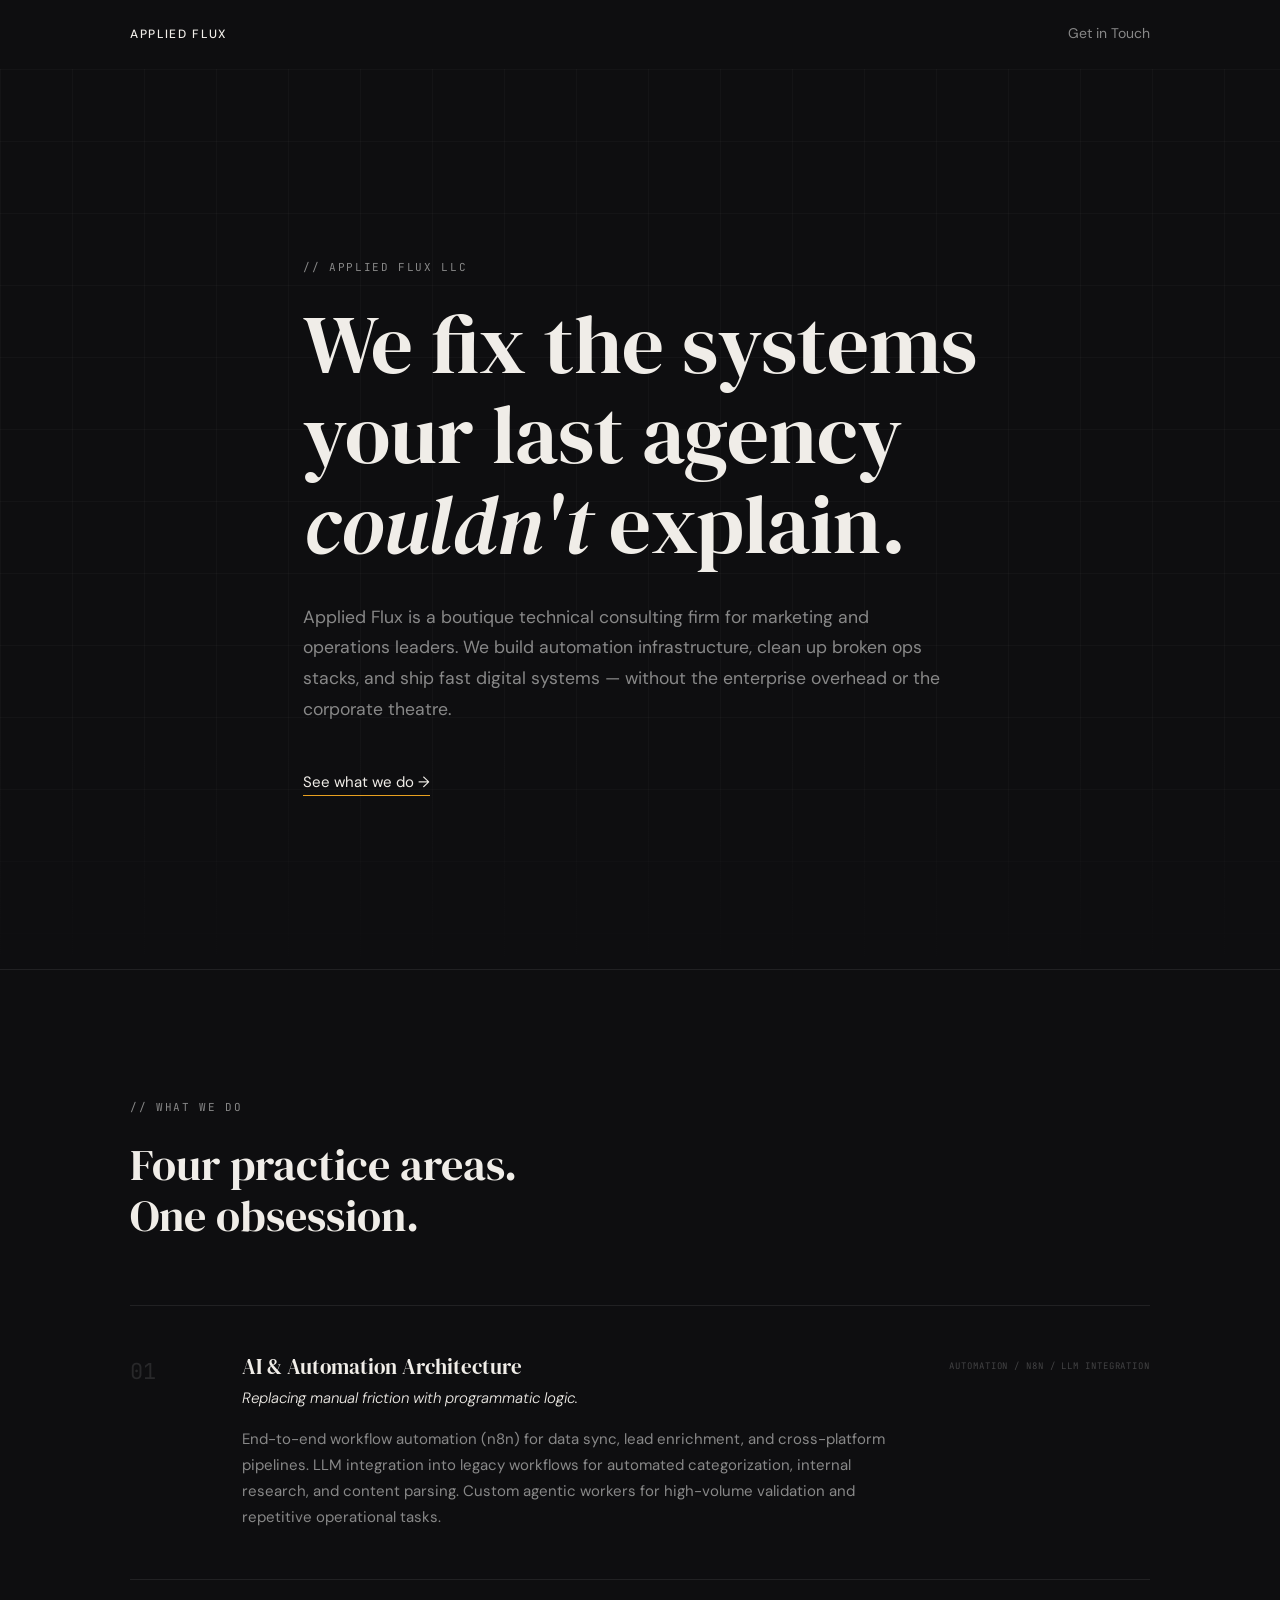
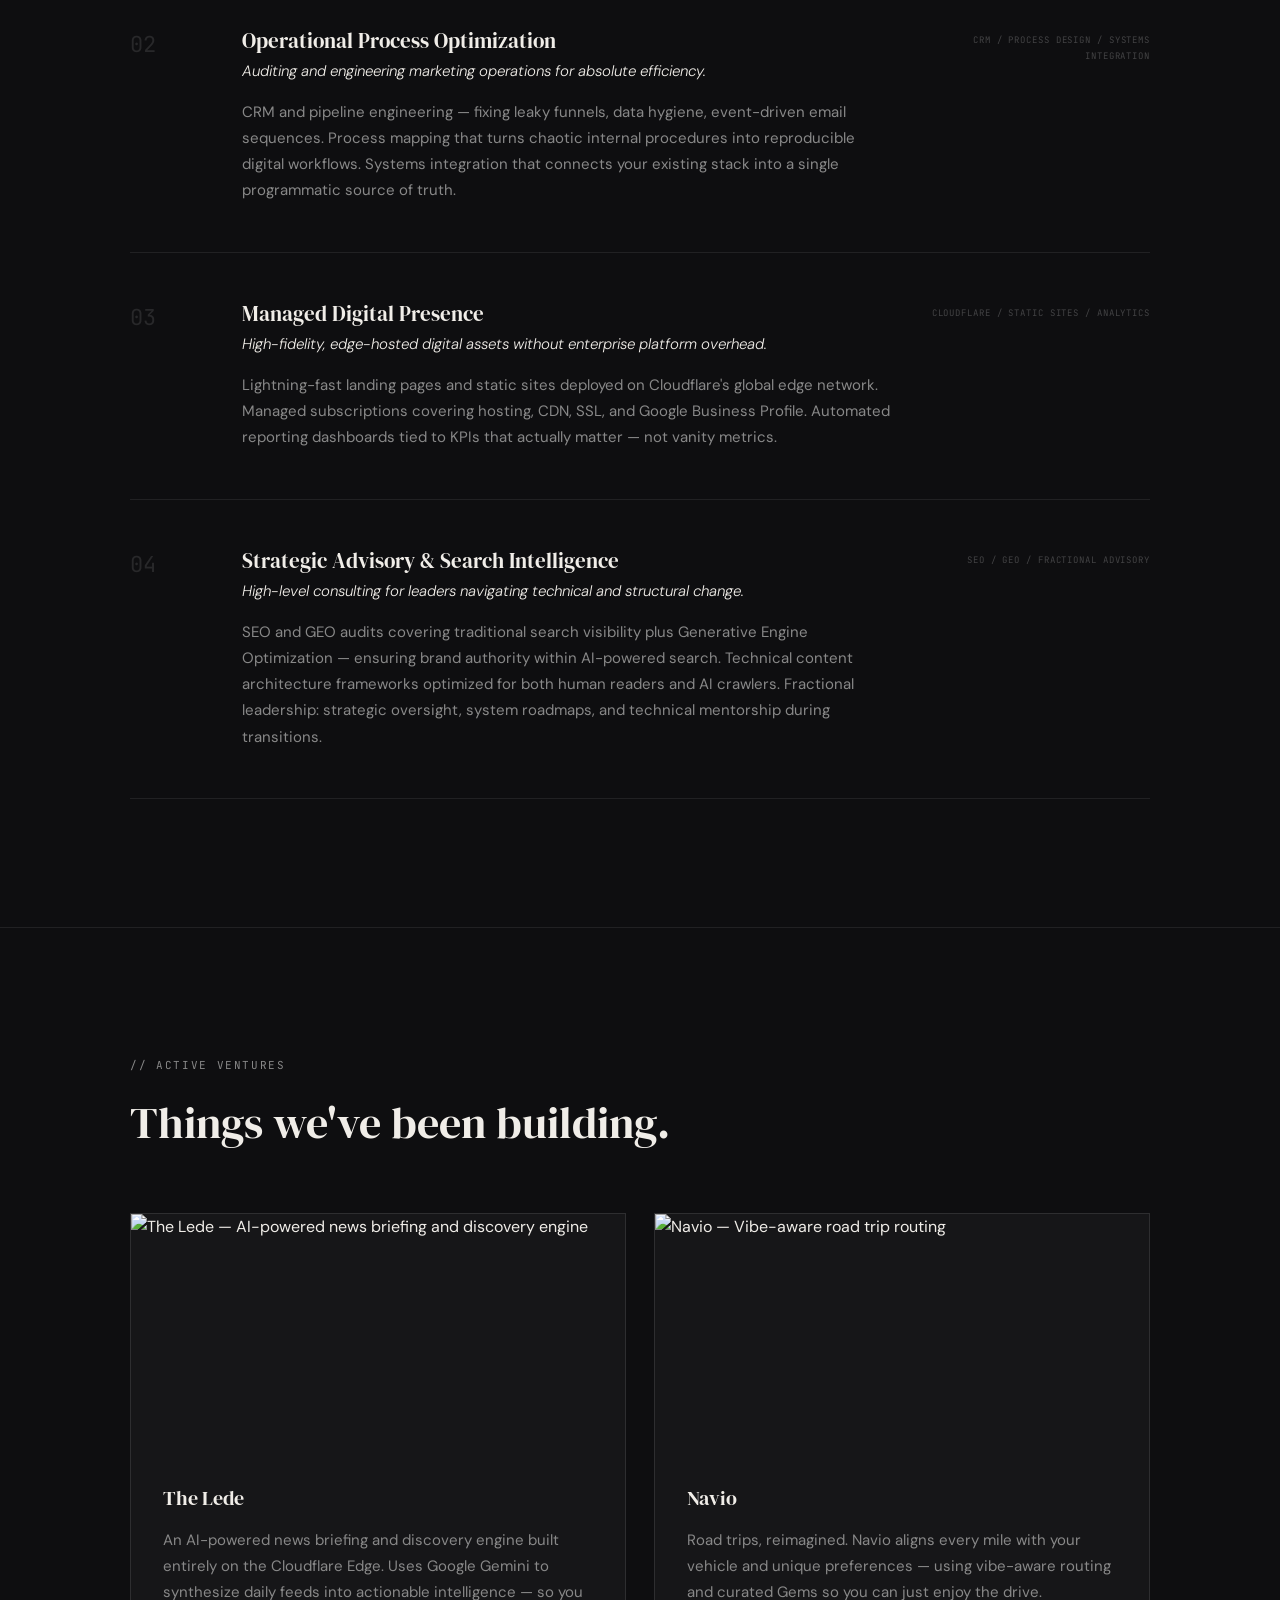
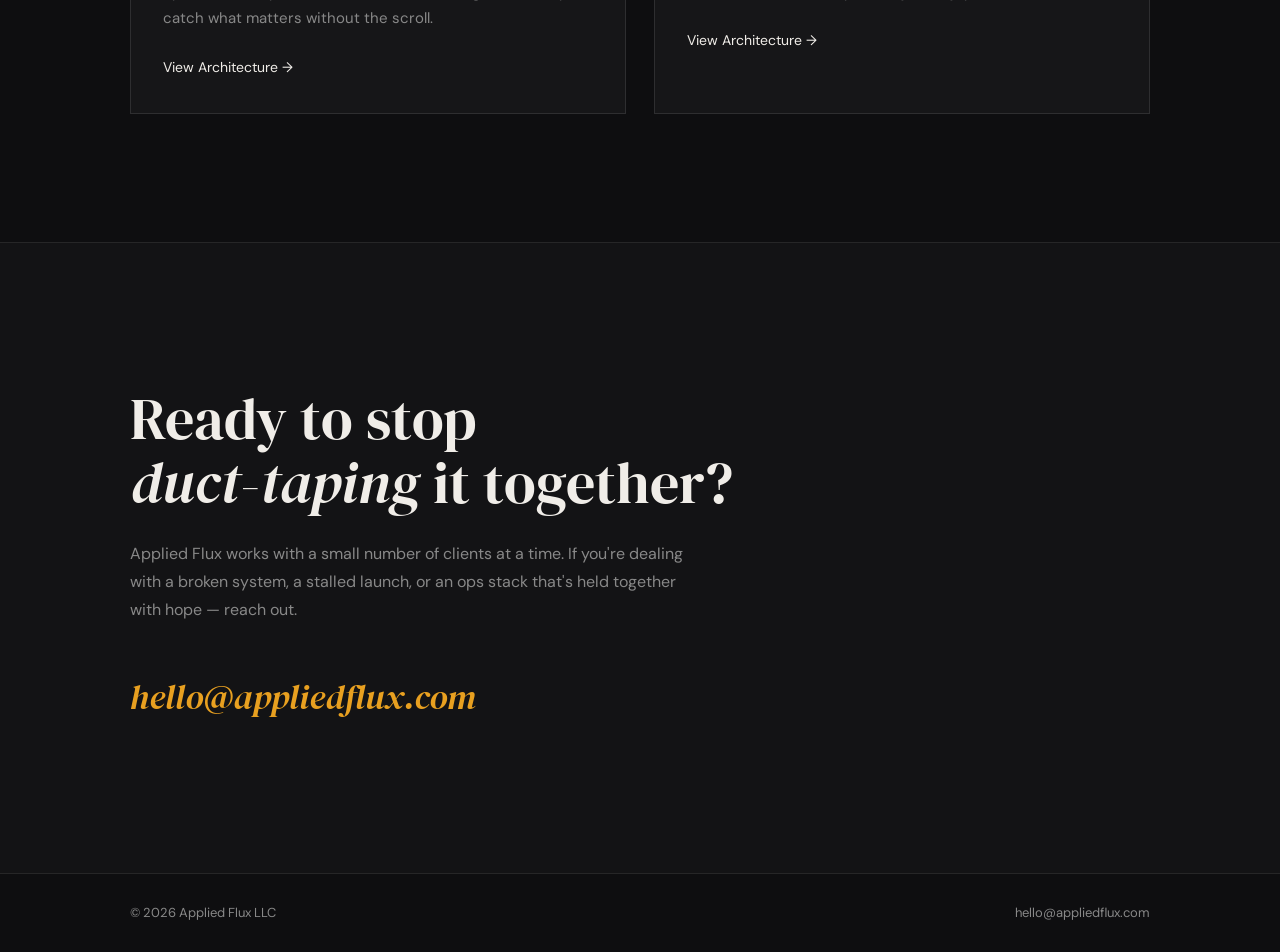
==== index.html @ 8b754b87 "feat: initial Applied Flux LLC site Single-page consulting site — vanilla HTML + CSS, no framework, " ====
<!DOCTYPE html>
<html lang="en">
<head>
  <meta charset="UTF-8">
  <meta name="viewport" content="width=device-width, initial-scale=1.0">
  <title>Applied Flux — Technical Consulting for Marketing & Operations Leaders</title>
  <meta name="description" content="Applied Flux is a boutique technical consulting firm for marketing and operations leaders. We build automation infrastructure, clean up broken ops stacks, and ship fast digital systems — without the enterprise overhead.">
  <meta property="og:title" content="Applied Flux LLC">
  <meta property="og:description" content="We fix the systems your last agency couldn't explain.">
  <meta property="og:url" content="https://appliedflux.com">
  <meta property="og:type" content="website">

  <link rel="preconnect" href="https://fonts.googleapis.com">
  <link rel="preconnect" href="https://fonts.gstatic.com" crossorigin>
  <link href="https://fonts.googleapis.com/css2?family=DM+Serif+Display:ital@0;1&family=DM+Sans:ital,opsz,wght@0,9..40,300;0,9..40,400;0,9..40,500;1,9..40,300&family=JetBrains+Mono:wght@400;500&display=swap" rel="stylesheet">
  <link rel="stylesheet" href="styles.css">
</head>
<body>

  <!-- NAV -->
  <header class="nav" id="nav">
    <div class="nav-inner">
      <a href="#hero" class="nav-wordmark">APPLIED FLUX</a>
      <a href="#contact" class="nav-cta">Get in Touch</a>
    </div>
  </header>

  <main>

    <!-- HERO -->
    <section class="hero" id="hero">
      <div class="hero-grid-bg" aria-hidden="true"></div>
      <div class="hero-fade" aria-hidden="true"></div>
      <div class="container">
        <p class="section-label animate">// APPLIED FLUX LLC</p>
        <h1 class="hero-headline animate">
          We fix the systems<br>
          your last agency<br>
          <em>couldn't</em> explain.
        </h1>
        <p class="hero-sub animate">
          Applied Flux is a boutique technical consulting firm for marketing and operations leaders. We build automation infrastructure, clean up broken ops stacks, and ship fast digital systems — without the enterprise overhead or the corporate theatre.
        </p>
        <a href="#services" class="cta-link animate">See what we do →</a>
      </div>
    </section>

    <!-- SERVICES -->
    <section class="services" id="services">
      <div class="container">
        <p class="section-label animate">// WHAT WE DO</p>
        <h2 class="section-heading animate">Four practice areas.<br>One obsession.</h2>

        <div class="services-list">

          <div class="service-item animate" data-delay="0">
            <div class="service-number">01</div>
            <div class="service-content">
              <h3 class="service-name">AI & Automation Architecture</h3>
              <p class="service-tagline">Replacing manual friction with programmatic logic.</p>
              <p class="service-desc">End-to-end workflow automation (n8n) for data sync, lead enrichment, and cross-platform pipelines. LLM integration into legacy workflows for automated categorization, internal research, and content parsing. Custom agentic workers for high-volume validation and repetitive operational tasks.</p>
            </div>
            <div class="service-tag">Automation / n8n / LLM Integration</div>
          </div>

          <div class="service-item animate" data-delay="80">
            <div class="service-number">02</div>
            <div class="service-content">
              <h3 class="service-name">Operational Process Optimization</h3>
              <p class="service-tagline">Auditing and engineering marketing operations for absolute efficiency.</p>
              <p class="service-desc">CRM and pipeline engineering — fixing leaky funnels, data hygiene, event-driven email sequences. Process mapping that turns chaotic internal procedures into reproducible digital workflows. Systems integration that connects your existing stack into a single programmatic source of truth.</p>
            </div>
            <div class="service-tag">CRM / Process Design / Systems Integration</div>
          </div>

          <div class="service-item animate" data-delay="160">
            <div class="service-number">03</div>
            <div class="service-content">
              <h3 class="service-name">Managed Digital Presence</h3>
              <p class="service-tagline">High-fidelity, edge-hosted digital assets without enterprise platform overhead.</p>
              <p class="service-desc">Lightning-fast landing pages and static sites deployed on Cloudflare's global edge network. Managed subscriptions covering hosting, CDN, SSL, and Google Business Profile. Automated reporting dashboards tied to KPIs that actually matter — not vanity metrics.</p>
            </div>
            <div class="service-tag">Cloudflare / Static Sites / Analytics</div>
          </div>

          <div class="service-item animate" data-delay="240">
            <div class="service-number">04</div>
            <div class="service-content">
              <h3 class="service-name">Strategic Advisory & Search Intelligence</h3>
              <p class="service-tagline">High-level consulting for leaders navigating technical and structural change.</p>
              <p class="service-desc">SEO and GEO audits covering traditional search visibility plus Generative Engine Optimization — ensuring brand authority within AI-powered search. Technical content architecture frameworks optimized for both human readers and AI crawlers. Fractional leadership: strategic oversight, system roadmaps, and technical mentorship during transitions.</p>
            </div>
            <div class="service-tag">SEO / GEO / Fractional Advisory</div>
          </div>

        </div>
      </div>
    </section>

    <!-- ACTIVE VENTURES -->
    <section class="work" id="work">
      <div class="container">
        <p class="section-label animate">// ACTIVE VENTURES</p>
        <h2 class="section-heading animate">Things we've been building.</h2>

        <div class="ventures-grid">

          <article class="venture-card animate" data-delay="0">
            <a href="https://thelede.info" target="_blank" rel="noopener noreferrer" class="venture-image-link">
              <img src="https://rickycadden.com/images/venture-lede.jpg" alt="The Lede — AI-powered news briefing and discovery engine" class="venture-image" loading="lazy" width="600" height="340">
            </a>
            <div class="venture-body">
              <h3 class="venture-name">The Lede</h3>
              <p class="venture-desc">An AI-powered news briefing and discovery engine built entirely on the Cloudflare Edge. Uses Google Gemini to synthesize daily feeds into actionable intelligence — so you catch what matters without the scroll.</p>
              <a href="https://thelede.info" target="_blank" rel="noopener noreferrer" class="venture-link">View Architecture →</a>
            </div>
          </article>

          <article class="venture-card animate" data-delay="120">
            <a href="https://mynavio.com" target="_blank" rel="noopener noreferrer" class="venture-image-link">
              <img src="https://rickycadden.com/images/venture-navio.jpg" alt="Navio — Vibe-aware road trip routing" class="venture-image" loading="lazy" width="600" height="340">
            </a>
            <div class="venture-body">
              <h3 class="venture-name">Navio</h3>
              <p class="venture-desc">Road trips, reimagined. Navio aligns every mile with your vehicle and unique preferences — using vibe-aware routing and curated Gems so you can just enjoy the drive.</p>
              <a href="https://mynavio.com" target="_blank" rel="noopener noreferrer" class="venture-link">View Architecture →</a>
            </div>
          </article>

        </div>
      </div>
    </section>

    <!-- CTA -->
    <section class="cta-section" id="contact">
      <div class="container">
        <h2 class="cta-heading animate">Ready to stop<br><em>duct-taping</em> it together?</h2>
        <p class="cta-sub animate">Applied Flux works with a small number of clients at a time. If you're dealing with a broken system, a stalled launch, or an ops stack that's held together with hope — reach out.</p>
        <a href="mailto:hello@appliedflux.com" class="cta-email animate">hello@appliedflux.com</a>
      </div>
    </section>

  </main>

  <!-- FOOTER -->
  <footer class="footer">
    <div class="container footer-inner">
      <span class="footer-copy">© 2026 Applied Flux LLC</span>
      <a href="mailto:hello@appliedflux.com" class="footer-email">hello@appliedflux.com</a>
    </div>
  </footer>

  <script>
    // Sticky nav: add background after scroll threshold
    const nav = document.getElementById('nav');
    window.addEventListener('scroll', () => {
      nav.classList.toggle('nav--scrolled', window.scrollY > 40);
    }, { passive: true });

    // Scroll-triggered fade-in with optional stagger delay via data-delay
    const observer = new IntersectionObserver((entries) => {
      entries.forEach(entry => {
        if (entry.isIntersecting) {
          const delay = entry.target.dataset.delay || 0;
          entry.target.style.transitionDelay = `${delay}ms`;
          entry.target.classList.add('visible');
          observer.unobserve(entry.target);
        }
      });
    }, { threshold: 0.1 });

    document.querySelectorAll('.animate').forEach(el => observer.observe(el));
  </script>

</body>
</html>
---- styles.css ----
/* ============================================================
   DESIGN TOKENS
   ============================================================ */
:root {
  --bg:         #0e0e10;
  --bg-alt:     #131315;
  --bg-card:    #161618;
  --text:       #f0ede8;
  --text-muted: #888;
  --accent:     #e8a020;
  --border:     rgba(255, 255, 255, 0.08);
  --border-card:rgba(255, 255, 255, 0.10);

  --font-display: 'DM Serif Display', Georgia, serif;
  --font-body:    'DM Sans', system-ui, sans-serif;
  --font-mono:    'JetBrains Mono', 'Courier New', monospace;

  --max-width: 1100px;
}

/* ============================================================
   RESET & BASE
   ============================================================ */
*, *::before, *::after {
  box-sizing: border-box;
  margin: 0;
  padding: 0;
}

html {
  scroll-behavior: smooth;
}

body {
  background-color: var(--bg);
  color: var(--text);
  font-family: var(--font-body);
  font-size: 1rem;
  line-height: 1.65;
  -webkit-font-smoothing: antialiased;
  -moz-osx-font-smoothing: grayscale;
  overflow-x: hidden;
}

img {
  max-width: 100%;
  display: block;
}

a {
  color: inherit;
  text-decoration: none;
}

a:focus-visible {
  outline: 2px solid var(--accent);
  outline-offset: 3px;
  border-radius: 1px;
}

/* ============================================================
   LAYOUT
   ============================================================ */
.container {
  max-width: var(--max-width);
  margin: 0 auto;
  padding: 0 2.5rem;
}

/* ============================================================
   TYPOGRAPHY HELPERS
   ============================================================ */
.section-label {
  font-family: var(--font-mono);
  font-size: 0.6875rem;
  letter-spacing: 0.15em;
  color: var(--text-muted);
  text-transform: uppercase;
  margin-bottom: 1.5rem;
}

.section-heading {
  font-family: var(--font-display);
  font-size: clamp(2rem, 3.5vw, 2.75rem);
  font-weight: 400;
  line-height: 1.15;
  margin-bottom: 4rem;
}

/* ============================================================
   SCROLL ANIMATIONS
   ============================================================ */
.animate {
  opacity: 0;
  transform: translateY(24px);
  transition: opacity 0.65s ease, transform 0.65s ease;
}

.animate.visible {
  opacity: 1;
  transform: translateY(0);
}

@media (prefers-reduced-motion: reduce) {
  .animate {
    opacity: 1;
    transform: none;
    transition: none;
  }
}

/* ============================================================
   NAV
   ============================================================ */
.nav {
  position: sticky;
  top: 0;
  z-index: 100;
  transition: background-color 0.3s ease, backdrop-filter 0.3s ease;
}

.nav--scrolled {
  background-color: rgba(14, 14, 16, 0.85);
  backdrop-filter: blur(14px);
  -webkit-backdrop-filter: blur(14px);
}

.nav-inner {
  max-width: var(--max-width);
  margin: 0 auto;
  padding: 1.375rem 2.5rem;
  display: flex;
  align-items: center;
  justify-content: space-between;
}

.nav-wordmark {
  font-family: var(--font-body);
  font-size: 0.75rem;
  font-weight: 500;
  letter-spacing: 0.14em;
  text-transform: uppercase;
  color: var(--text);
  cursor: pointer;
}

.nav-cta {
  font-family: var(--font-body);
  font-size: 0.875rem;
  color: var(--text-muted);
  cursor: pointer;
  position: relative;
  padding-bottom: 2px;
  transition: color 0.2s ease;
}

.nav-cta::after {
  content: '';
  position: absolute;
  left: 0;
  bottom: 0;
  width: 0;
  height: 1px;
  background-color: var(--accent);
  transition: width 0.25s ease;
}

.nav-cta:hover {
  color: var(--text);
}

.nav-cta:hover::after {
  width: 100%;
}

/* ============================================================
   HERO
   ============================================================ */
.hero {
  position: relative;
  min-height: 100vh;
  display: flex;
  align-items: center;
  padding: 8rem 0 7rem;
}

/* Subtle technical grid texture */
.hero-grid-bg {
  position: absolute;
  inset: 0;
  background-image:
    linear-gradient(rgba(255, 255, 255, 0.022) 1px, transparent 1px),
    linear-gradient(90deg, rgba(255, 255, 255, 0.022) 1px, transparent 1px);
  background-size: 72px 72px;
  pointer-events: none;
}

/* Gradient fade at the bottom of the hero grid */
.hero-fade {
  position: absolute;
  bottom: 0;
  left: 0;
  right: 0;
  height: 220px;
  background: linear-gradient(to bottom, transparent, var(--bg));
  pointer-events: none;
}

.hero-headline {
  font-family: var(--font-display);
  font-size: clamp(2.75rem, 6.5vw, 5.25rem);
  font-weight: 400;
  line-height: 1.08;
  color: var(--text);
  margin-bottom: 2rem;
  max-width: 14em;
}

.hero-headline em {
  font-style: italic;
}

.hero-sub {
  font-family: var(--font-body);
  font-size: clamp(1rem, 1.4vw, 1.1rem);
  color: var(--text-muted);
  line-height: 1.75;
  max-width: 54ch;
  margin-bottom: 2.75rem;
}

.cta-link {
  font-family: var(--font-body);
  font-size: 0.9375rem;
  color: var(--text);
  cursor: pointer;
  position: relative;
  padding-bottom: 2px;
  display: inline-block;
}

.cta-link::after {
  content: '';
  position: absolute;
  left: 0;
  bottom: 0;
  width: 100%;
  height: 1px;
  background-color: var(--accent);
  transition: opacity 0.2s ease;
}

.cta-link:hover::after {
  opacity: 0.55;
}

/* ============================================================
   SERVICES
   ============================================================ */
.services {
  padding: 8rem 0;
  border-top: 1px solid var(--border);
}

.service-item {
  display: grid;
  grid-template-columns: 72px 1fr 220px;
  gap: 2.5rem;
  padding: 3rem 0;
  border-top: 1px solid var(--border);
  align-items: start;
}

.service-item:last-child {
  border-bottom: 1px solid var(--border);
}

.service-number {
  font-family: var(--font-mono);
  font-size: 1.375rem;
  font-weight: 400;
  color: rgba(255, 255, 255, 0.11);
  line-height: 1.4;
  padding-top: 0.15rem;
}

.service-name {
  font-family: var(--font-display);
  font-size: 1.3125rem;
  font-weight: 400;
  color: var(--text);
  margin-bottom: 0.4rem;
  line-height: 1.25;
}

.service-tagline {
  font-family: var(--font-body);
  font-size: 0.9375rem;
  font-weight: 300;
  font-style: italic;
  color: var(--text);
  margin-bottom: 1rem;
  line-height: 1.5;
}

.service-desc {
  font-family: var(--font-body);
  font-size: 0.9375rem;
  color: var(--text-muted);
  line-height: 1.75;
}

.service-tag {
  font-family: var(--font-mono);
  font-size: 0.5625rem;
  letter-spacing: 0.1em;
  color: rgba(255, 255, 255, 0.22);
  text-transform: uppercase;
  text-align: right;
  padding-top: 0.25rem;
  line-height: 1.8;
}

/* ============================================================
   WORK / VENTURES
   ============================================================ */
.work {
  padding: 8rem 0;
  border-top: 1px solid var(--border);
}

.ventures-grid {
  display: grid;
  grid-template-columns: 1fr 1fr;
  gap: 1.75rem;
}

.venture-card {
  border: 1px solid var(--border-card);
  background-color: var(--bg-card);
  overflow: hidden;
}

.venture-image-link {
  display: block;
  overflow: hidden;
  cursor: pointer;
}

.venture-image {
  width: 100%;
  height: 240px;
  object-fit: cover;
  display: block;
  transition: transform 0.45s ease;
}

.venture-image-link:hover .venture-image {
  transform: scale(1.04);
}

.venture-body {
  padding: 1.75rem 2rem 2rem;
}

.venture-name {
  font-family: var(--font-display);
  font-size: 1.25rem;
  font-weight: 400;
  color: var(--text);
  margin-bottom: 0.75rem;
}

.venture-desc {
  font-family: var(--font-body);
  font-size: 0.9375rem;
  color: var(--text-muted);
  line-height: 1.75;
  margin-bottom: 1.375rem;
}

.venture-link {
  font-family: var(--font-body);
  font-size: 0.875rem;
  color: var(--text);
  cursor: pointer;
  position: relative;
  padding-bottom: 2px;
  display: inline-block;
  transition: color 0.2s ease;
}

.venture-link::after {
  content: '';
  position: absolute;
  left: 0;
  bottom: 0;
  width: 0;
  height: 1px;
  background-color: var(--accent);
  transition: width 0.25s ease;
}

.venture-link:hover::after {
  width: 100%;
}

/* ============================================================
   CTA SECTION
   ============================================================ */
.cta-section {
  background-color: var(--bg-alt);
  padding: 9rem 0;
  border-top: 1px solid var(--border);
  border-bottom: 1px solid var(--border);
}

.cta-heading {
  font-family: var(--font-display);
  font-size: clamp(2.25rem, 4.5vw, 3.75rem);
  font-weight: 400;
  line-height: 1.12;
  margin-bottom: 1.5rem;
}

.cta-heading em {
  font-style: italic;
}

.cta-sub {
  font-family: var(--font-body);
  font-size: 1rem;
  color: var(--text-muted);
  line-height: 1.75;
  max-width: 52ch;
  margin-bottom: 2.75rem;
}

.cta-email {
  font-family: var(--font-display);
  font-size: clamp(1.375rem, 2.75vw, 2.25rem);
  font-style: italic;
  color: var(--accent);
  cursor: pointer;
  position: relative;
  padding-bottom: 3px;
  display: inline-block;
  transition: opacity 0.2s ease;
}

.cta-email::after {
  content: '';
  position: absolute;
  left: 0;
  bottom: 0;
  width: 0;
  height: 1px;
  background-color: var(--accent);
  transition: width 0.3s ease;
}

.cta-email:hover::after {
  width: 100%;
}

.cta-email:hover {
  opacity: 0.85;
}

/* ============================================================
   FOOTER
   ============================================================ */
.footer {
  padding: 1.75rem 0;
}

.footer-inner {
  display: flex;
  align-items: center;
  justify-content: space-between;
}

.footer-copy {
  font-family: var(--font-body);
  font-size: 0.8125rem;
  color: var(--text-muted);
}

.footer-email {
  font-family: var(--font-body);
  font-size: 0.8125rem;
  color: var(--text-muted);
  cursor: pointer;
  position: relative;
  padding-bottom: 1px;
  transition: color 0.2s ease;
}

.footer-email::after {
  content: '';
  position: absolute;
  left: 0;
  bottom: 0;
  width: 0;
  height: 1px;
  background-color: var(--accent);
  transition: width 0.25s ease;
}

.footer-email:hover {
  color: var(--text);
}

.footer-email:hover::after {
  width: 100%;
}

/* ============================================================
   RESPONSIVE — TABLET (max 900px)
   ============================================================ */
@media (max-width: 900px) {
  .service-item {
    grid-template-columns: 56px 1fr;
    grid-template-rows: auto auto;
    gap: 1.5rem 2rem;
  }

  .service-tag {
    grid-column: 2;
    text-align: left;
    margin-top: 0.75rem;
  }
}

/* ============================================================
   RESPONSIVE — MOBILE (max 640px)
   ============================================================ */
@media (max-width: 640px) {
  .container {
    padding: 0 1.25rem;
  }

  .nav-inner {
    padding: 1.25rem;
  }

  .hero {
    padding: 6rem 0 5rem;
    min-height: 90vh;
  }

  .services,
  .work {
    padding: 5rem 0;
  }

  .cta-section {
    padding: 5.5rem 0;
  }

  .section-heading {
    margin-bottom: 2.5rem;
  }

  .service-item {
    grid-template-columns: 1fr;
    gap: 0.75rem;
    padding: 2rem 0;
  }

  .service-number {
    font-size: 1rem;
  }

  .service-tag {
    grid-column: 1;
    text-align: left;
    margin-top: 0.25rem;
  }

  .ventures-grid {
    grid-template-columns: 1fr;
    gap: 1.25rem;
  }

  .venture-image {
    height: 200px;
  }

  .footer-inner {
    flex-direction: column;
    gap: 0.5rem;
    text-align: center;
  }
}
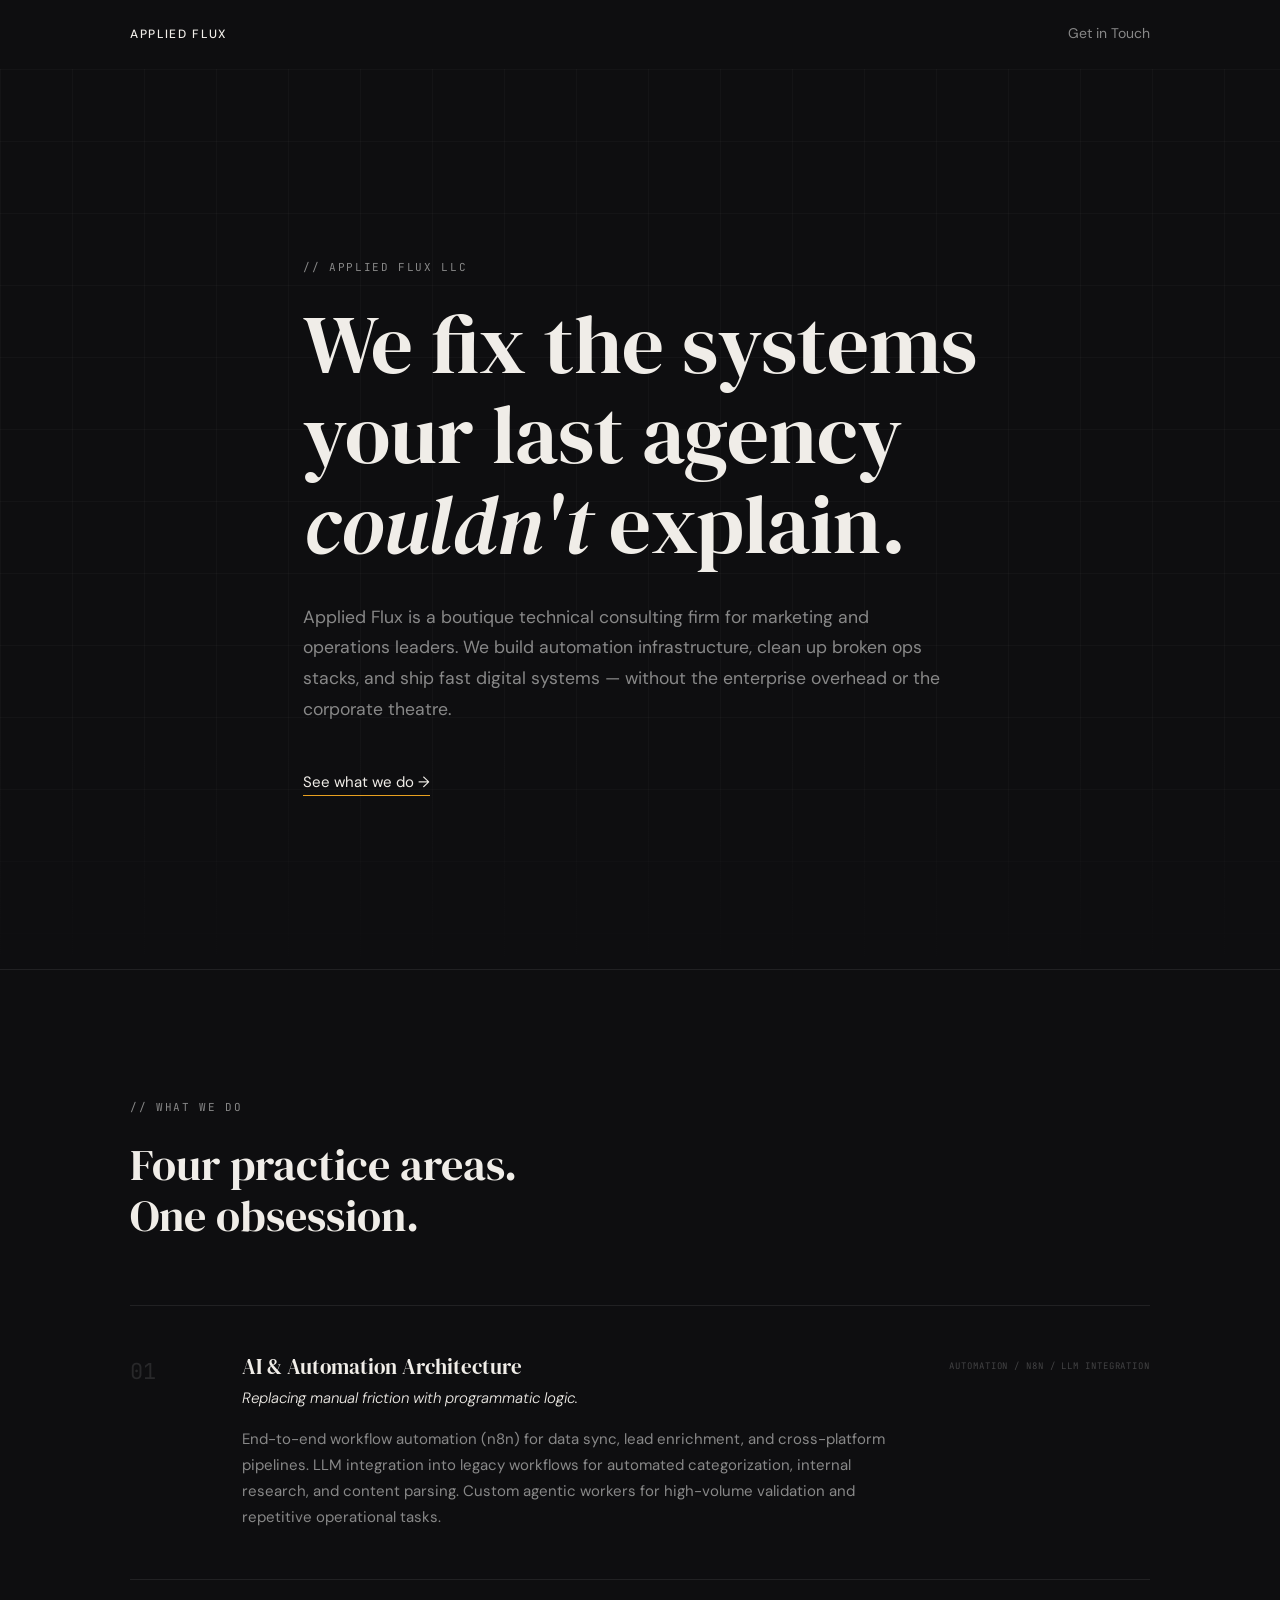
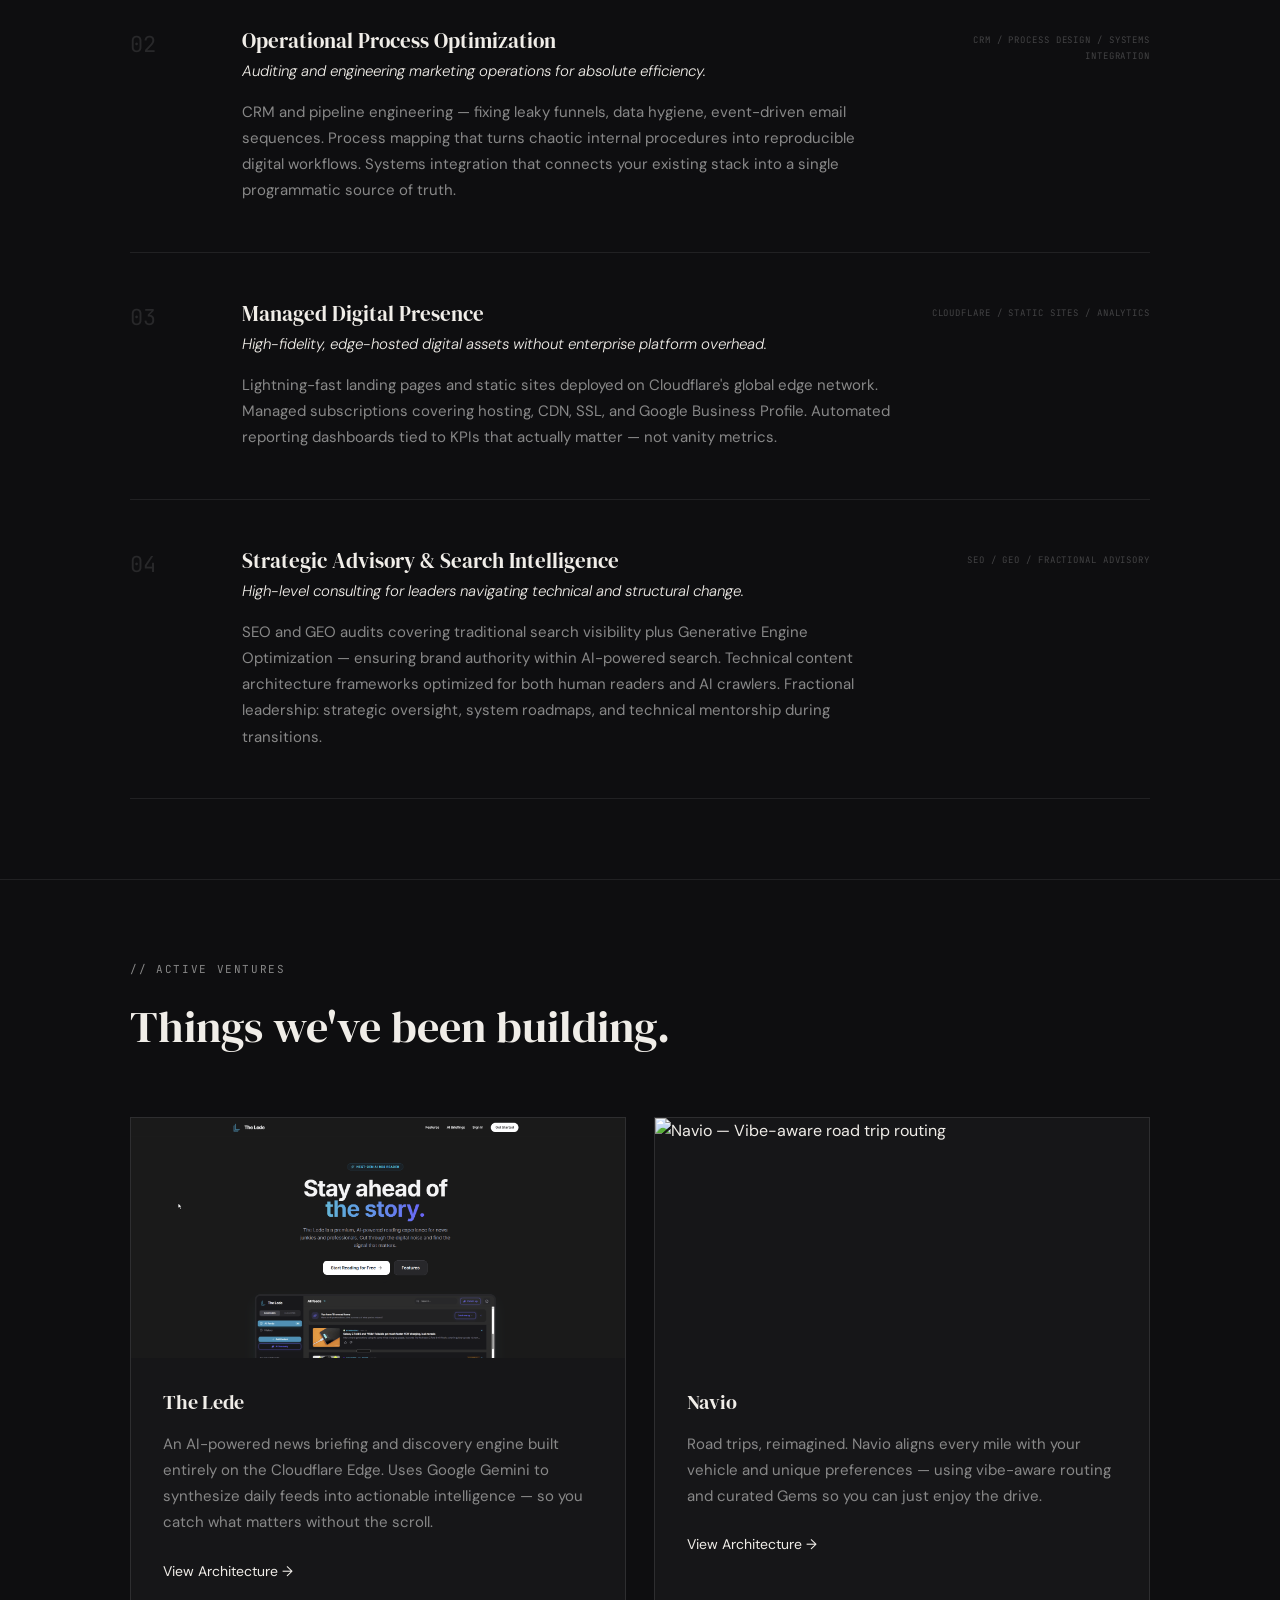
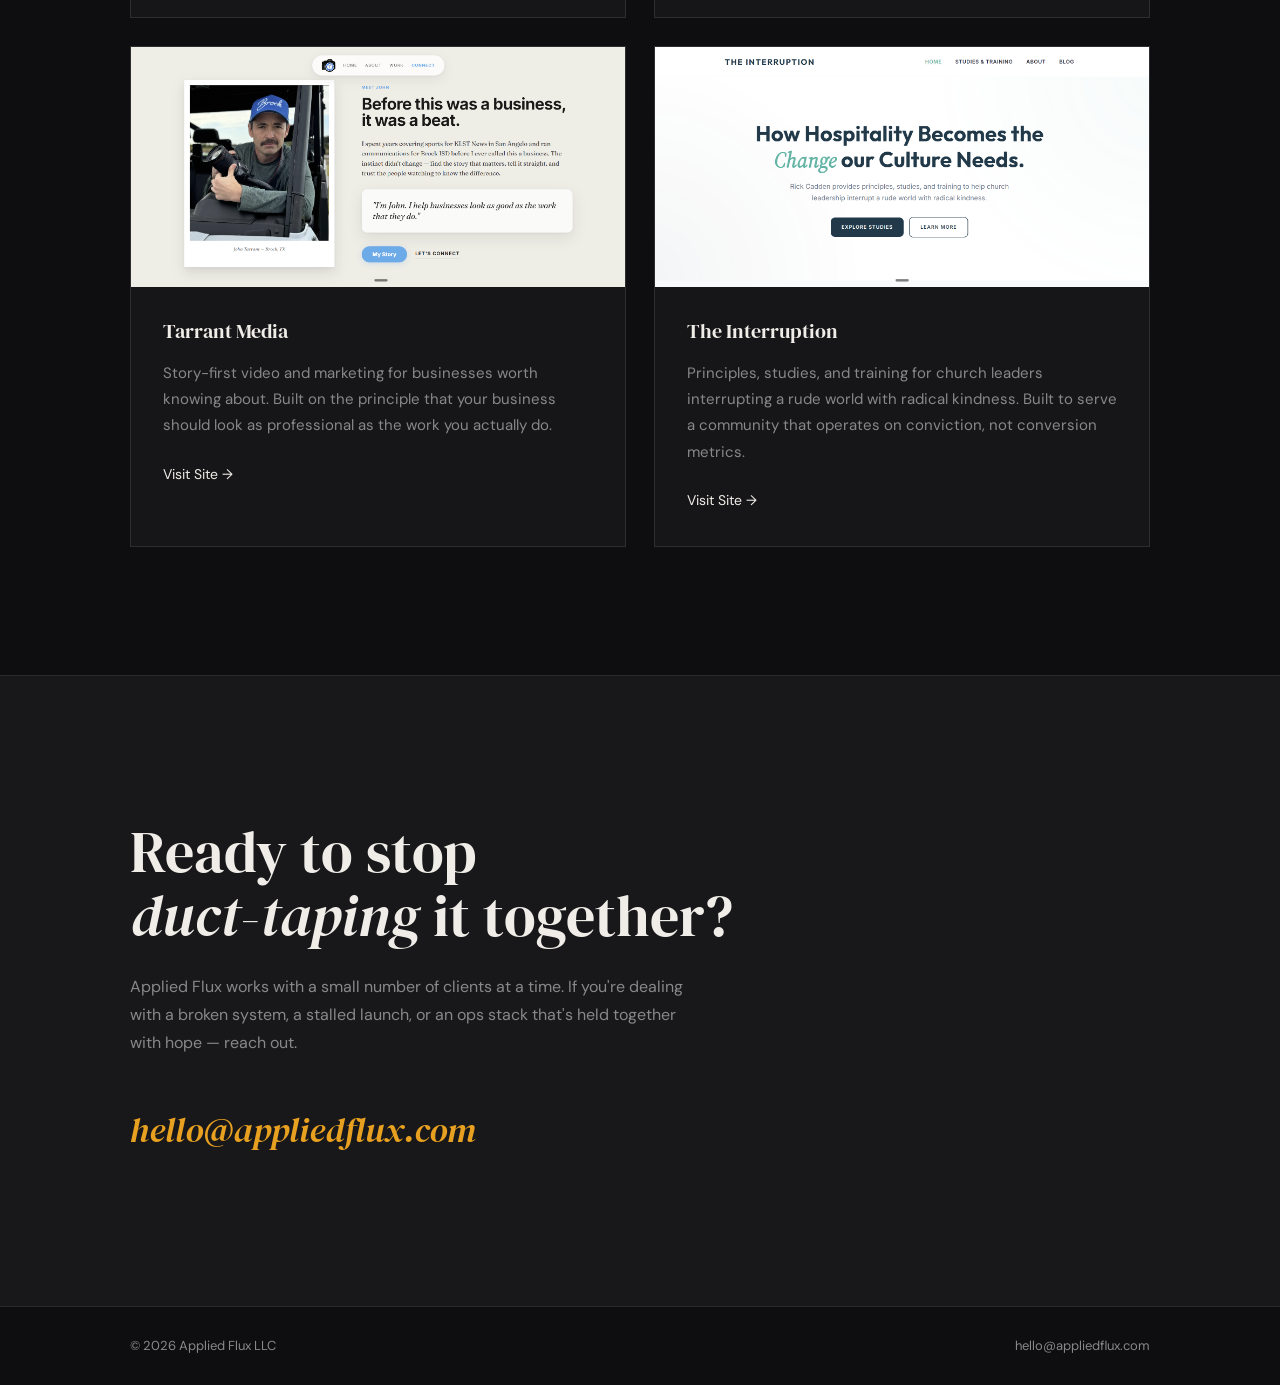
==== commit ede5fd62: "feat: expand ventures to 4 cards, use local screenshots - Swap The Lede image to local marketing pag" ====
--- a/index.html
+++ b/index.html
@@ -107,7 +107,7 @@
 
           <article class="venture-card animate" data-delay="0">
             <a href="https://thelede.info" target="_blank" rel="noopener noreferrer" class="venture-image-link">
-              <img src="https://rickycadden.com/images/venture-lede.jpg" alt="The Lede — AI-powered news briefing and discovery engine" class="venture-image" loading="lazy" width="600" height="340">
+              <img src="images/lede.png" alt="The Lede — AI-powered news briefing and discovery engine" class="venture-image" loading="lazy" width="600" height="340">
             </a>
             <div class="venture-body">
               <h3 class="venture-name">The Lede</h3>
@@ -116,7 +116,7 @@
             </div>
           </article>
 
-          <article class="venture-card animate" data-delay="120">
+          <article class="venture-card animate" data-delay="80">
             <a href="https://mynavio.com" target="_blank" rel="noopener noreferrer" class="venture-image-link">
               <img src="https://rickycadden.com/images/venture-navio.jpg" alt="Navio — Vibe-aware road trip routing" class="venture-image" loading="lazy" width="600" height="340">
             </a>
@@ -124,6 +124,28 @@
               <h3 class="venture-name">Navio</h3>
               <p class="venture-desc">Road trips, reimagined. Navio aligns every mile with your vehicle and unique preferences — using vibe-aware routing and curated Gems so you can just enjoy the drive.</p>
               <a href="https://mynavio.com" target="_blank" rel="noopener noreferrer" class="venture-link">View Architecture →</a>
+            </div>
+          </article>
+
+          <article class="venture-card animate" data-delay="160">
+            <a href="https://tarrantmedia.com" target="_blank" rel="noopener noreferrer" class="venture-image-link">
+              <img src="images/tarrant.png" alt="Tarrant Media — Story-first video for businesses" class="venture-image" loading="lazy" width="600" height="340">
+            </a>
+            <div class="venture-body">
+              <h3 class="venture-name">Tarrant Media</h3>
+              <p class="venture-desc">Story-first video and marketing for businesses worth knowing about. Built on the principle that your business should look as professional as the work you actually do.</p>
+              <a href="https://tarrantmedia.com" target="_blank" rel="noopener noreferrer" class="venture-link">Visit Site →</a>
+            </div>
+          </article>
+
+          <article class="venture-card animate" data-delay="240">
+            <a href="https://rickcadden.com" target="_blank" rel="noopener noreferrer" class="venture-image-link">
+              <img src="images/interruption.png" alt="The Interruption — Hospitality principles for church leaders" class="venture-image" loading="lazy" width="600" height="340">
+            </a>
+            <div class="venture-body">
+              <h3 class="venture-name">The Interruption</h3>
+              <p class="venture-desc">Principles, studies, and training for church leaders interrupting a rude world with radical kindness. Built to serve a community that operates on conviction, not conversion metrics.</p>
+              <a href="https://rickcadden.com" target="_blank" rel="noopener noreferrer" class="venture-link">Visit Site →</a>
             </div>
           </article>
 
--- a/styles.css
+++ b/styles.css
@@ -3,7 +3,7 @@
    ============================================================ */
 :root {
   --bg:         #0e0e10;
-  --bg-alt:     #131315;
+  --bg-alt:     #18181b;
   --bg-card:    #161618;
   --text:       #f0ede8;
   --text-muted: #888;
@@ -258,7 +258,7 @@
    SERVICES
    ============================================================ */
 .services {
-  padding: 8rem 0;
+  padding: 8rem 0 5rem;
   border-top: 1px solid var(--border);
 }
 
@@ -325,7 +325,7 @@
    WORK / VENTURES
    ============================================================ */
 .work {
-  padding: 8rem 0;
+  padding: 5rem 0 8rem;
   border-top: 1px solid var(--border);
 }
 
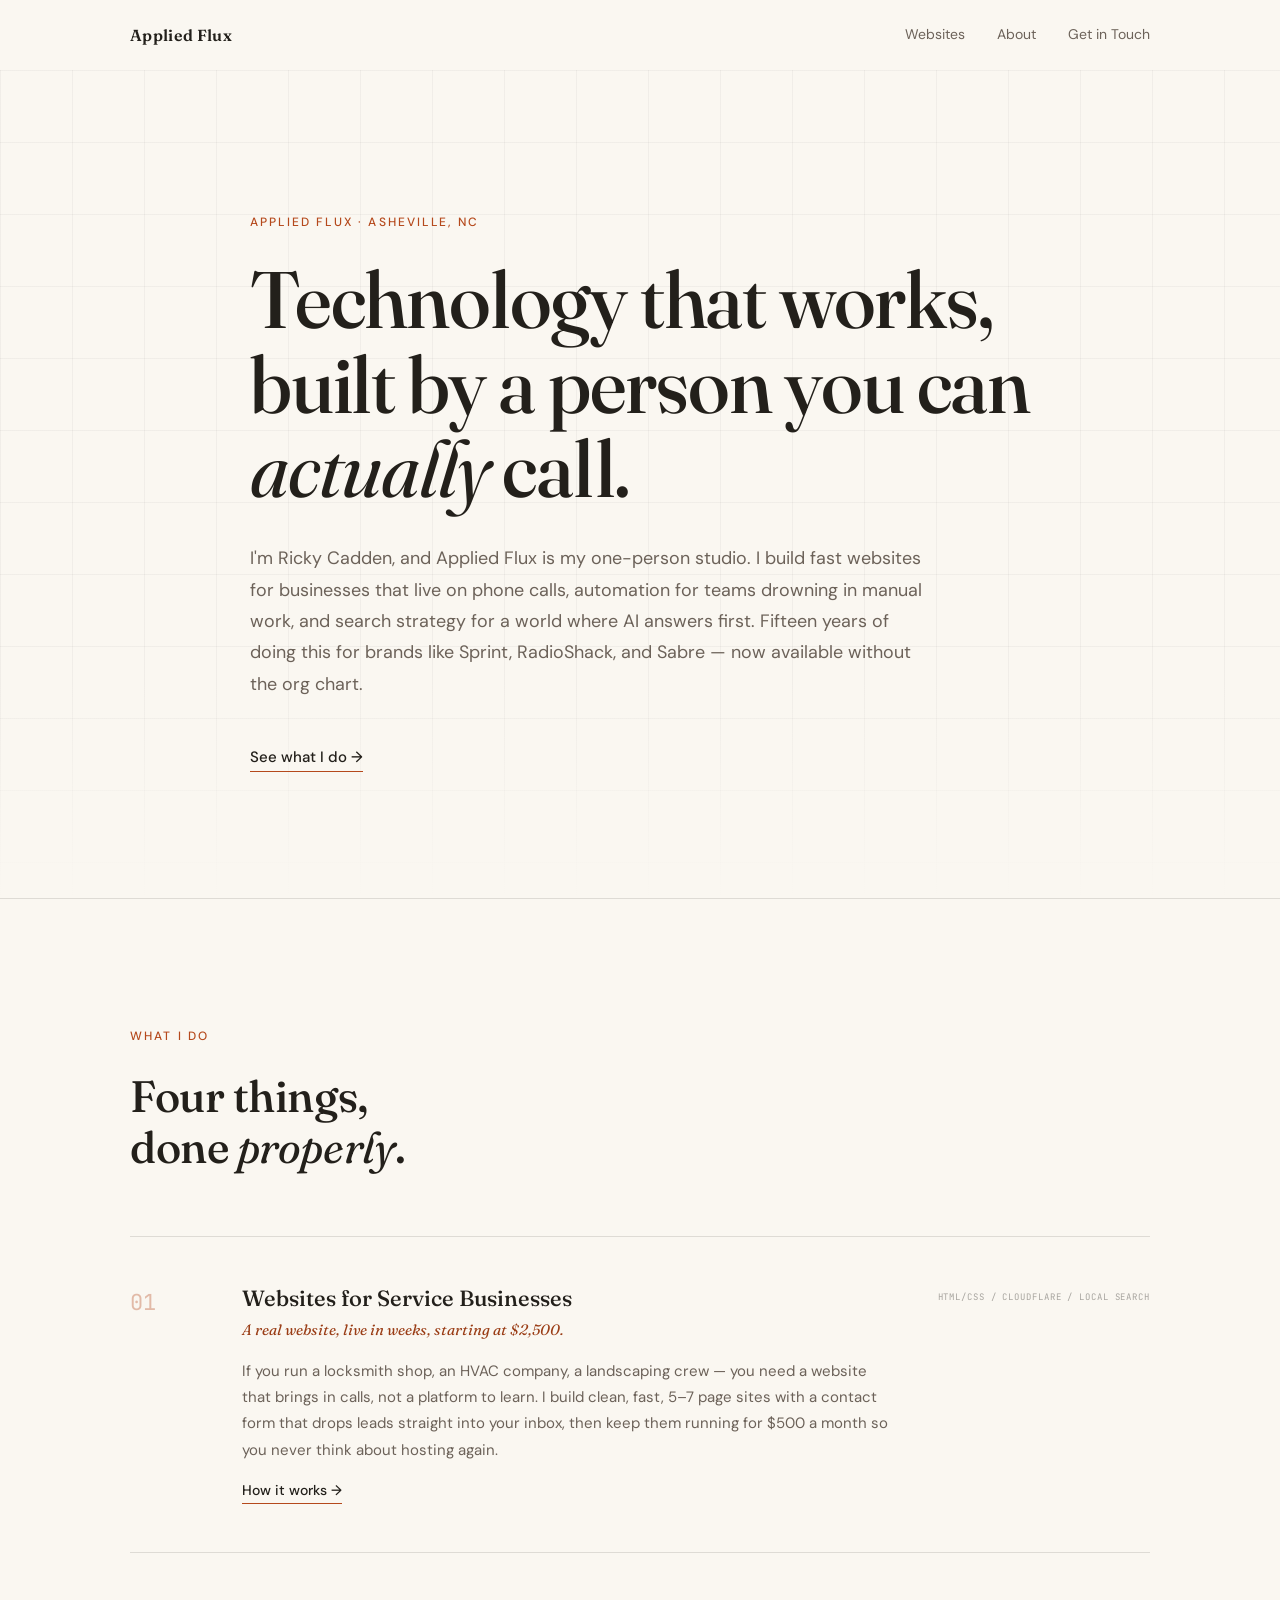
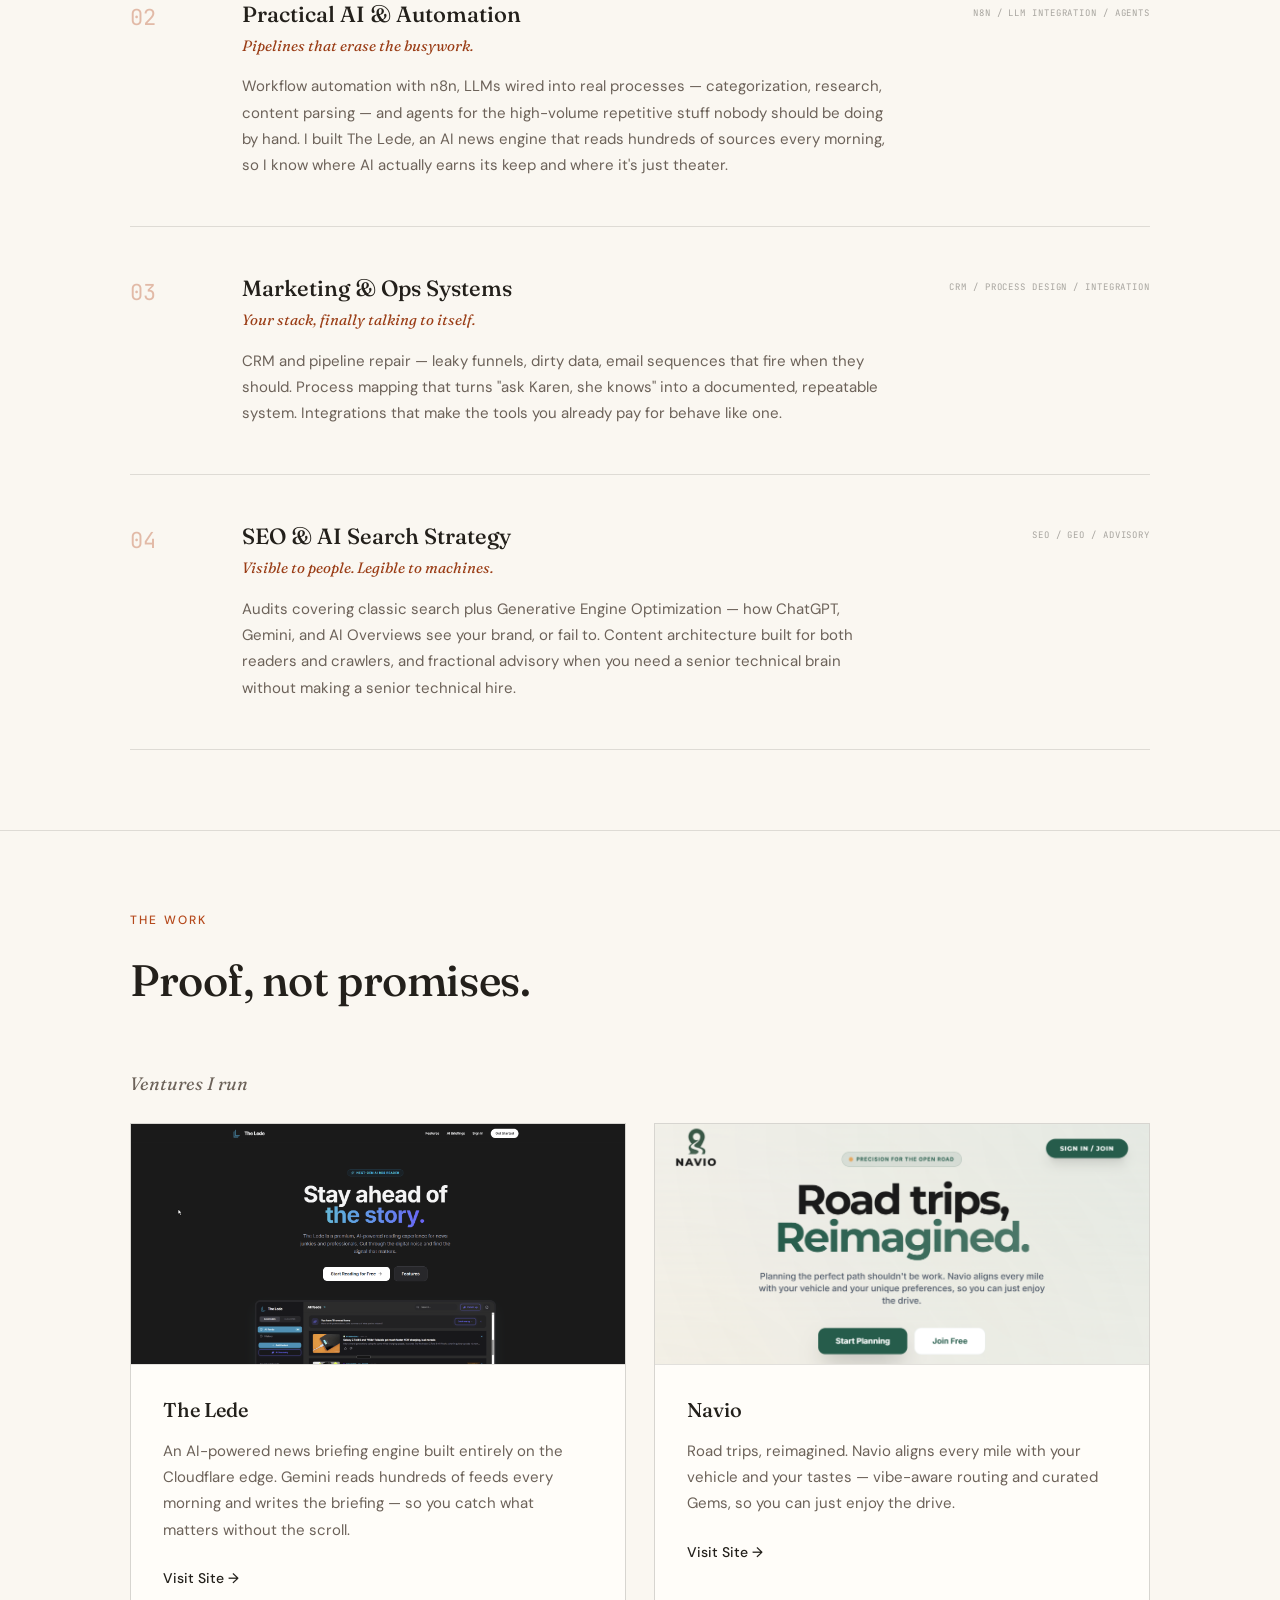
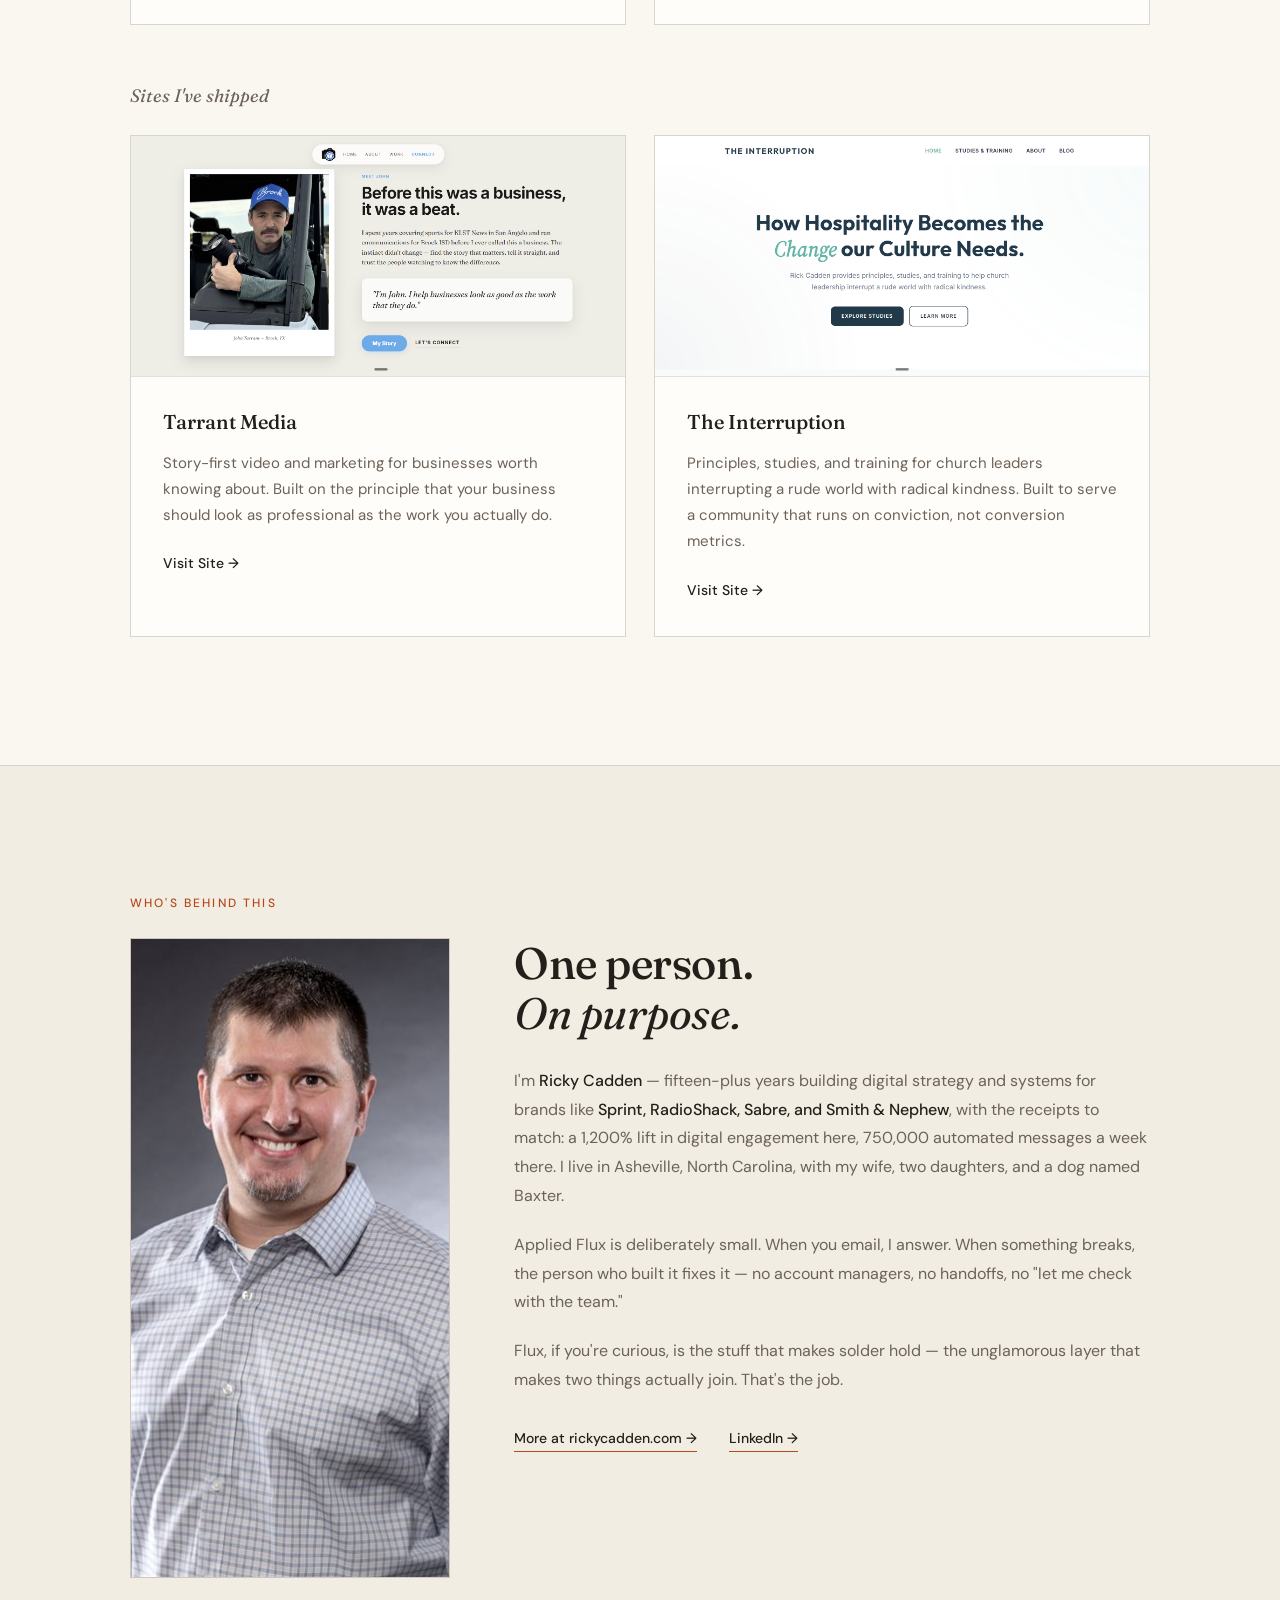
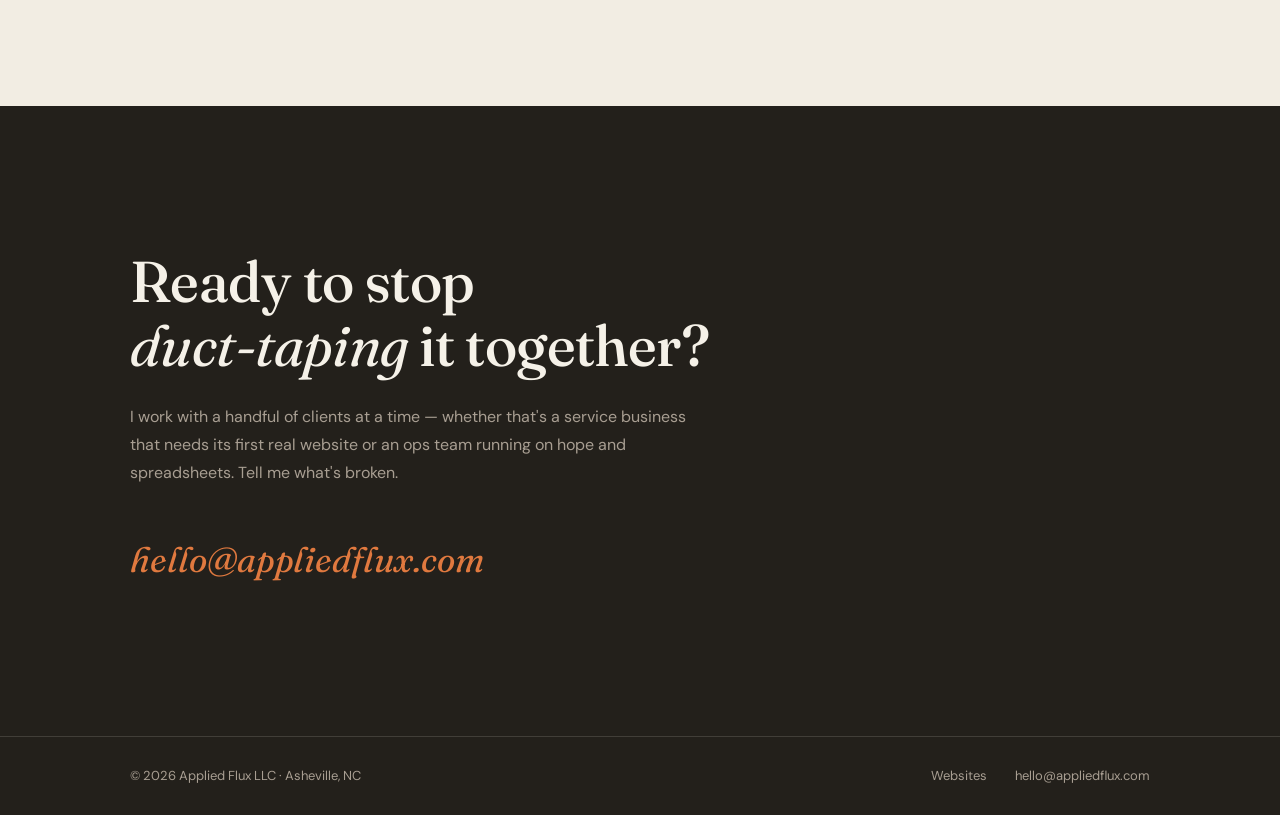
==== commit 95c3aaff: "feat: redesign to warm editorial, first-person voice, add /websites offer page - New palette: paper/" ====
--- a/index.html
+++ b/index.html
@@ -1,27 +1,44 @@
 <!DOCTYPE html>
 <html lang="en">
 <head>
+  <!-- Google Tag Manager -->
+  <script>(function(w,d,s,l,i){w[l]=w[l]||[];w[l].push({'gtm.start':
+  new Date().getTime(),event:'gtm.js'});var f=d.getElementsByTagName(s)[0],
+  j=d.createElement(s),dl=l!='dataLayer'?'&l='+l:'';j.async=true;j.src=
+  'https://www.googletagmanager.com/gtm.js?id='+i+dl;f.parentNode.insertBefore(j,f);
+  })(window,document,'script','dataLayer','GTM-NGXQ7RFG');</script>
+  <!-- End Google Tag Manager -->
   <meta charset="UTF-8">
   <meta name="viewport" content="width=device-width, initial-scale=1.0">
-  <title>Applied Flux — Technical Consulting for Marketing & Operations Leaders</title>
-  <meta name="description" content="Applied Flux is a boutique technical consulting firm for marketing and operations leaders. We build automation infrastructure, clean up broken ops stacks, and ship fast digital systems — without the enterprise overhead.">
+  <title>Applied Flux — Websites, Automation & AI Systems That Actually Ship</title>
+  <meta name="description" content="Applied Flux is the independent studio of Ricky Cadden. Websites for service businesses, practical automation and AI systems, and search strategy for the AI era. One person, no theater.">
   <meta property="og:title" content="Applied Flux LLC">
-  <meta property="og:description" content="We fix the systems your last agency couldn't explain.">
+  <meta property="og:description" content="Websites, automation, and AI systems that actually ship. Built by one person you can actually call.">
   <meta property="og:url" content="https://appliedflux.com">
   <meta property="og:type" content="website">
+  <link rel="canonical" href="https://appliedflux.com/">
+  <link rel="icon" href="favicon.svg" type="image/svg+xml">
 
   <link rel="preconnect" href="https://fonts.googleapis.com">
   <link rel="preconnect" href="https://fonts.gstatic.com" crossorigin>
-  <link href="https://fonts.googleapis.com/css2?family=DM+Serif+Display:ital@0;1&family=DM+Sans:ital,opsz,wght@0,9..40,300;0,9..40,400;0,9..40,500;1,9..40,300&family=JetBrains+Mono:wght@400;500&display=swap" rel="stylesheet">
+  <link href="https://fonts.googleapis.com/css2?family=Fraunces:ital,opsz,wght@0,9..144,400;0,9..144,500;0,9..144,600;1,9..144,400;1,9..144,500&family=DM+Sans:ital,opsz,wght@0,9..40,300;0,9..40,400;0,9..40,500;1,9..40,300&family=JetBrains+Mono:wght@400;500&display=swap" rel="stylesheet">
   <link rel="stylesheet" href="styles.css">
 </head>
 <body>
+  <!-- Google Tag Manager (noscript) -->
+  <noscript><iframe src="https://www.googletagmanager.com/ns.html?id=GTM-NGXQ7RFG"
+  height="0" width="0" style="display:none;visibility:hidden"></iframe></noscript>
+  <!-- End Google Tag Manager (noscript) -->
 
   <!-- NAV -->
   <header class="nav" id="nav">
     <div class="nav-inner">
-      <a href="#hero" class="nav-wordmark">APPLIED FLUX</a>
-      <a href="#contact" class="nav-cta">Get in Touch</a>
+      <a href="#hero" class="nav-wordmark">Applied Flux</a>
+      <nav class="nav-links">
+        <a href="websites.html" class="nav-link">Websites</a>
+        <a href="#about" class="nav-link">About</a>
+        <a href="#contact" class="nav-cta">Get in Touch</a>
+      </nav>
     </div>
   </header>
 
@@ -32,77 +49,79 @@
       <div class="hero-grid-bg" aria-hidden="true"></div>
       <div class="hero-fade" aria-hidden="true"></div>
       <div class="container">
-        <p class="section-label animate">// APPLIED FLUX LLC</p>
+        <p class="section-label animate">Applied Flux · Asheville, NC</p>
         <h1 class="hero-headline animate">
-          We fix the systems<br>
-          your last agency<br>
-          <em>couldn't</em> explain.
+          Technology that works,<br>
+          built by a person you can<br>
+          <em>actually</em> call.
         </h1>
         <p class="hero-sub animate">
-          Applied Flux is a boutique technical consulting firm for marketing and operations leaders. We build automation infrastructure, clean up broken ops stacks, and ship fast digital systems — without the enterprise overhead or the corporate theatre.
+          I'm Ricky Cadden, and Applied Flux is my one-person studio. I build fast websites for businesses that live on phone calls, automation for teams drowning in manual work, and search strategy for a world where AI answers first. Fifteen years of doing this for brands like Sprint, RadioShack, and Sabre — now available without the org chart.
         </p>
-        <a href="#services" class="cta-link animate">See what we do →</a>
+        <a href="#services" class="cta-link animate">See what I do →</a>
       </div>
     </section>
 
     <!-- SERVICES -->
     <section class="services" id="services">
       <div class="container">
-        <p class="section-label animate">// WHAT WE DO</p>
-        <h2 class="section-heading animate">Four practice areas.<br>One obsession.</h2>
+        <p class="section-label animate">What I do</p>
+        <h2 class="section-heading animate">Four things,<br>done <em>properly</em>.</h2>
 
         <div class="services-list">
 
           <div class="service-item animate" data-delay="0">
             <div class="service-number">01</div>
             <div class="service-content">
-              <h3 class="service-name">AI & Automation Architecture</h3>
-              <p class="service-tagline">Replacing manual friction with programmatic logic.</p>
-              <p class="service-desc">End-to-end workflow automation (n8n) for data sync, lead enrichment, and cross-platform pipelines. LLM integration into legacy workflows for automated categorization, internal research, and content parsing. Custom agentic workers for high-volume validation and repetitive operational tasks.</p>
-            </div>
-            <div class="service-tag">Automation / n8n / LLM Integration</div>
+              <h3 class="service-name">Websites for Service Businesses</h3>
+              <p class="service-tagline">A real website, live in weeks, starting at $2,500.</p>
+              <p class="service-desc">If you run a locksmith shop, an HVAC company, a landscaping crew — you need a website that brings in calls, not a platform to learn. I build clean, fast, 5–7 page sites with a contact form that drops leads straight into your inbox, then keep them running for $500 a month so you never think about hosting again.</p>
+              <a href="websites.html" class="service-link">How it works →</a>
+            </div>
+            <div class="service-tag">HTML/CSS / Cloudflare / Local Search</div>
           </div>
 
           <div class="service-item animate" data-delay="80">
             <div class="service-number">02</div>
             <div class="service-content">
-              <h3 class="service-name">Operational Process Optimization</h3>
-              <p class="service-tagline">Auditing and engineering marketing operations for absolute efficiency.</p>
-              <p class="service-desc">CRM and pipeline engineering — fixing leaky funnels, data hygiene, event-driven email sequences. Process mapping that turns chaotic internal procedures into reproducible digital workflows. Systems integration that connects your existing stack into a single programmatic source of truth.</p>
-            </div>
-            <div class="service-tag">CRM / Process Design / Systems Integration</div>
+              <h3 class="service-name">Practical AI & Automation</h3>
+              <p class="service-tagline">Pipelines that erase the busywork.</p>
+              <p class="service-desc">Workflow automation with n8n, LLMs wired into real processes — categorization, research, content parsing — and agents for the high-volume repetitive stuff nobody should be doing by hand. I built The Lede, an AI news engine that reads hundreds of sources every morning, so I know where AI actually earns its keep and where it's just theater.</p>
+            </div>
+            <div class="service-tag">n8n / LLM Integration / Agents</div>
           </div>
 
           <div class="service-item animate" data-delay="160">
             <div class="service-number">03</div>
             <div class="service-content">
-              <h3 class="service-name">Managed Digital Presence</h3>
-              <p class="service-tagline">High-fidelity, edge-hosted digital assets without enterprise platform overhead.</p>
-              <p class="service-desc">Lightning-fast landing pages and static sites deployed on Cloudflare's global edge network. Managed subscriptions covering hosting, CDN, SSL, and Google Business Profile. Automated reporting dashboards tied to KPIs that actually matter — not vanity metrics.</p>
-            </div>
-            <div class="service-tag">Cloudflare / Static Sites / Analytics</div>
+              <h3 class="service-name">Marketing & Ops Systems</h3>
+              <p class="service-tagline">Your stack, finally talking to itself.</p>
+              <p class="service-desc">CRM and pipeline repair — leaky funnels, dirty data, email sequences that fire when they should. Process mapping that turns "ask Karen, she knows" into a documented, repeatable system. Integrations that make the tools you already pay for behave like one.</p>
+            </div>
+            <div class="service-tag">CRM / Process Design / Integration</div>
           </div>
 
           <div class="service-item animate" data-delay="240">
             <div class="service-number">04</div>
             <div class="service-content">
-              <h3 class="service-name">Strategic Advisory & Search Intelligence</h3>
-              <p class="service-tagline">High-level consulting for leaders navigating technical and structural change.</p>
-              <p class="service-desc">SEO and GEO audits covering traditional search visibility plus Generative Engine Optimization — ensuring brand authority within AI-powered search. Technical content architecture frameworks optimized for both human readers and AI crawlers. Fractional leadership: strategic oversight, system roadmaps, and technical mentorship during transitions.</p>
-            </div>
-            <div class="service-tag">SEO / GEO / Fractional Advisory</div>
-          </div>
-
-        </div>
-      </div>
-    </section>
-
-    <!-- ACTIVE VENTURES -->
+              <h3 class="service-name">SEO & AI Search Strategy</h3>
+              <p class="service-tagline">Visible to people. Legible to machines.</p>
+              <p class="service-desc">Audits covering classic search plus Generative Engine Optimization — how ChatGPT, Gemini, and AI Overviews see your brand, or fail to. Content architecture built for both readers and crawlers, and fractional advisory when you need a senior technical brain without making a senior technical hire.</p>
+            </div>
+            <div class="service-tag">SEO / GEO / Advisory</div>
+          </div>
+
+        </div>
+      </div>
+    </section>
+
+    <!-- THE WORK -->
     <section class="work" id="work">
       <div class="container">
-        <p class="section-label animate">// ACTIVE VENTURES</p>
-        <h2 class="section-heading animate">Things we've been building.</h2>
-
+        <p class="section-label animate">The work</p>
+        <h2 class="section-heading animate">Proof, not promises.</h2>
+
+        <h3 class="venture-group-label animate">Ventures I run</h3>
         <div class="ventures-grid">
 
           <article class="venture-card animate" data-delay="0">
@@ -111,23 +130,28 @@
             </a>
             <div class="venture-body">
               <h3 class="venture-name">The Lede</h3>
-              <p class="venture-desc">An AI-powered news briefing and discovery engine built entirely on the Cloudflare Edge. Uses Google Gemini to synthesize daily feeds into actionable intelligence — so you catch what matters without the scroll.</p>
-              <a href="https://thelede.info" target="_blank" rel="noopener noreferrer" class="venture-link">View Architecture →</a>
+              <p class="venture-desc">An AI-powered news briefing engine built entirely on the Cloudflare edge. Gemini reads hundreds of feeds every morning and writes the briefing — so you catch what matters without the scroll.</p>
+              <a href="https://thelede.info" target="_blank" rel="noopener noreferrer" class="venture-link">Visit Site →</a>
             </div>
           </article>
 
           <article class="venture-card animate" data-delay="80">
             <a href="https://mynavio.com" target="_blank" rel="noopener noreferrer" class="venture-image-link">
-              <img src="https://rickycadden.com/images/venture-navio.jpg" alt="Navio — Vibe-aware road trip routing" class="venture-image" loading="lazy" width="600" height="340">
+              <img src="images/navio.jpg" alt="Navio — Vibe-aware road trip routing" class="venture-image" loading="lazy" width="600" height="340">
             </a>
             <div class="venture-body">
               <h3 class="venture-name">Navio</h3>
-              <p class="venture-desc">Road trips, reimagined. Navio aligns every mile with your vehicle and unique preferences — using vibe-aware routing and curated Gems so you can just enjoy the drive.</p>
-              <a href="https://mynavio.com" target="_blank" rel="noopener noreferrer" class="venture-link">View Architecture →</a>
-            </div>
-          </article>
-
-          <article class="venture-card animate" data-delay="160">
+              <p class="venture-desc">Road trips, reimagined. Navio aligns every mile with your vehicle and your tastes — vibe-aware routing and curated Gems, so you can just enjoy the drive.</p>
+              <a href="https://mynavio.com" target="_blank" rel="noopener noreferrer" class="venture-link">Visit Site →</a>
+            </div>
+          </article>
+
+        </div>
+
+        <h3 class="venture-group-label animate">Sites I've shipped</h3>
+        <div class="ventures-grid">
+
+          <article class="venture-card animate" data-delay="0">
             <a href="https://tarrantmedia.com" target="_blank" rel="noopener noreferrer" class="venture-image-link">
               <img src="images/tarrant.png" alt="Tarrant Media — Story-first video for businesses" class="venture-image" loading="lazy" width="600" height="340">
             </a>
@@ -138,17 +162,37 @@
             </div>
           </article>
 
-          <article class="venture-card animate" data-delay="240">
+          <article class="venture-card animate" data-delay="80">
             <a href="https://rickcadden.com" target="_blank" rel="noopener noreferrer" class="venture-image-link">
               <img src="images/interruption.png" alt="The Interruption — Hospitality principles for church leaders" class="venture-image" loading="lazy" width="600" height="340">
             </a>
             <div class="venture-body">
               <h3 class="venture-name">The Interruption</h3>
-              <p class="venture-desc">Principles, studies, and training for church leaders interrupting a rude world with radical kindness. Built to serve a community that operates on conviction, not conversion metrics.</p>
+              <p class="venture-desc">Principles, studies, and training for church leaders interrupting a rude world with radical kindness. Built to serve a community that runs on conviction, not conversion metrics.</p>
               <a href="https://rickcadden.com" target="_blank" rel="noopener noreferrer" class="venture-link">Visit Site →</a>
             </div>
           </article>
 
+        </div>
+      </div>
+    </section>
+
+    <!-- ABOUT -->
+    <section class="about" id="about">
+      <div class="container">
+        <p class="section-label animate">Who's behind this</p>
+        <div class="about-grid">
+          <img src="images/ricky.jpg" alt="Ricky Cadden" class="about-photo animate" width="640" height="640" loading="lazy">
+          <div class="about-body">
+            <h2 class="section-heading animate">One person.<br><em>On purpose.</em></h2>
+            <p class="about-text animate">I'm <strong>Ricky Cadden</strong> — fifteen-plus years building digital strategy and systems for brands like <strong>Sprint, RadioShack, Sabre, and Smith &amp; Nephew</strong>, with the receipts to match: a 1,200% lift in digital engagement here, 750,000 automated messages a week there. I live in Asheville, North Carolina, with my wife, two daughters, and a dog named Baxter.</p>
+            <p class="about-text animate">Applied Flux is deliberately small. When you email, I answer. When something breaks, the person who built it fixes it — no account managers, no handoffs, no "let me check with the team."</p>
+            <p class="about-text animate">Flux, if you're curious, is the stuff that makes solder hold — the unglamorous layer that makes two things actually join. That's the job.</p>
+            <div class="about-links animate">
+              <a href="https://www.rickycadden.com" target="_blank" rel="noopener noreferrer">More at rickycadden.com →</a>
+              <a href="https://linkedin.com/in/rcadden" target="_blank" rel="noopener noreferrer">LinkedIn →</a>
+            </div>
+          </div>
         </div>
       </div>
     </section>
@@ -157,7 +201,7 @@
     <section class="cta-section" id="contact">
       <div class="container">
         <h2 class="cta-heading animate">Ready to stop<br><em>duct-taping</em> it together?</h2>
-        <p class="cta-sub animate">Applied Flux works with a small number of clients at a time. If you're dealing with a broken system, a stalled launch, or an ops stack that's held together with hope — reach out.</p>
+        <p class="cta-sub animate">I work with a handful of clients at a time — whether that's a service business that needs its first real website or an ops team running on hope and spreadsheets. Tell me what's broken.</p>
         <a href="mailto:hello@appliedflux.com" class="cta-email animate">hello@appliedflux.com</a>
       </div>
     </section>
@@ -167,8 +211,11 @@
   <!-- FOOTER -->
   <footer class="footer">
     <div class="container footer-inner">
-      <span class="footer-copy">© 2026 Applied Flux LLC</span>
-      <a href="mailto:hello@appliedflux.com" class="footer-email">hello@appliedflux.com</a>
+      <span class="footer-copy">© 2026 Applied Flux LLC · Asheville, NC</span>
+      <nav class="footer-nav">
+        <a href="websites.html" class="footer-link">Websites</a>
+        <a href="mailto:hello@appliedflux.com" class="footer-email">hello@appliedflux.com</a>
+      </nav>
     </div>
   </footer>
 
--- a/styles.css
+++ b/styles.css
@@ -1,17 +1,24 @@
 /* ============================================================
-   DESIGN TOKENS
+   DESIGN TOKENS — warm editorial: paper, ink, copper
    ============================================================ */
 :root {
-  --bg:         #0e0e10;
-  --bg-alt:     #18181b;
-  --bg-card:    #161618;
-  --text:       #f0ede8;
-  --text-muted: #888;
-  --accent:     #e8a020;
-  --border:     rgba(255, 255, 255, 0.08);
-  --border-card:rgba(255, 255, 255, 0.10);
-
-  --font-display: 'DM Serif Display', Georgia, serif;
+  --bg:          #faf7f1;
+  --bg-alt:      #f2ede3;
+  --text:        #23201b;
+  --text-muted:  #6c6259;
+  --accent:      #b5491c;
+  --accent-deep: #9a3d16;
+  --border:      rgba(35, 32, 27, 0.13);
+  --border-card: rgba(35, 32, 27, 0.18);
+
+  /* dark band (CTA + footer) */
+  --dark-bg:     #23201b;
+  --dark-text:   #f5f1e8;
+  --dark-muted:  #a89e92;
+  --dark-accent: #e0793f;
+  --dark-border: rgba(245, 241, 232, 0.14);
+
+  --font-display: 'Fraunces', Georgia, serif;
   --font-body:    'DM Sans', system-ui, sans-serif;
   --font-mono:    'JetBrains Mono', 'Courier New', monospace;
 
@@ -58,6 +65,11 @@
   border-radius: 1px;
 }
 
+::selection {
+  background-color: var(--accent);
+  color: var(--bg);
+}
+
 /* ============================================================
    LAYOUT
    ============================================================ */
@@ -71,10 +83,11 @@
    TYPOGRAPHY HELPERS
    ============================================================ */
 .section-label {
-  font-family: var(--font-mono);
-  font-size: 0.6875rem;
-  letter-spacing: 0.15em;
-  color: var(--text-muted);
+  font-family: var(--font-body);
+  font-size: 0.75rem;
+  font-weight: 500;
+  letter-spacing: 0.18em;
+  color: var(--accent);
   text-transform: uppercase;
   margin-bottom: 1.5rem;
 }
@@ -82,9 +95,17 @@
 .section-heading {
   font-family: var(--font-display);
   font-size: clamp(2rem, 3.5vw, 2.75rem);
-  font-weight: 400;
+  font-weight: 500;
   line-height: 1.15;
   margin-bottom: 4rem;
+  letter-spacing: -0.01em;
+}
+
+.section-heading em,
+.hero-headline em,
+.cta-heading em {
+  font-style: italic;
+  font-weight: 400;
 }
 
 /* ============================================================
@@ -116,13 +137,14 @@
   position: sticky;
   top: 0;
   z-index: 100;
-  transition: background-color 0.3s ease, backdrop-filter 0.3s ease;
+  transition: background-color 0.3s ease, box-shadow 0.3s ease;
 }
 
 .nav--scrolled {
-  background-color: rgba(14, 14, 16, 0.85);
+  background-color: rgba(250, 247, 241, 0.88);
   backdrop-filter: blur(14px);
   -webkit-backdrop-filter: blur(14px);
+  box-shadow: 0 1px 0 var(--border);
 }
 
 .nav-inner {
@@ -135,15 +157,21 @@
 }
 
 .nav-wordmark {
-  font-family: var(--font-body);
-  font-size: 0.75rem;
-  font-weight: 500;
-  letter-spacing: 0.14em;
-  text-transform: uppercase;
+  font-family: var(--font-display);
+  font-size: 1rem;
+  font-weight: 600;
+  letter-spacing: 0.02em;
   color: var(--text);
   cursor: pointer;
 }
 
+.nav-links {
+  display: flex;
+  align-items: center;
+  gap: 2rem;
+}
+
+.nav-link,
 .nav-cta {
   font-family: var(--font-body);
   font-size: 0.875rem;
@@ -154,6 +182,7 @@
   transition: color 0.2s ease;
 }
 
+.nav-link::after,
 .nav-cta::after {
   content: '';
   position: absolute;
@@ -165,10 +194,12 @@
   transition: width 0.25s ease;
 }
 
+.nav-link:hover,
 .nav-cta:hover {
   color: var(--text);
 }
 
+.nav-link:hover::after,
 .nav-cta:hover::after {
   width: 100%;
 }
@@ -178,24 +209,23 @@
    ============================================================ */
 .hero {
   position: relative;
-  min-height: 100vh;
+  min-height: 92vh;
   display: flex;
   align-items: center;
-  padding: 8rem 0 7rem;
-}
-
-/* Subtle technical grid texture */
+  padding: 7rem 0 6rem;
+}
+
+/* Subtle drafting-paper grid */
 .hero-grid-bg {
   position: absolute;
   inset: 0;
   background-image:
-    linear-gradient(rgba(255, 255, 255, 0.022) 1px, transparent 1px),
-    linear-gradient(90deg, rgba(255, 255, 255, 0.022) 1px, transparent 1px);
+    linear-gradient(rgba(35, 32, 27, 0.045) 1px, transparent 1px),
+    linear-gradient(90deg, rgba(35, 32, 27, 0.045) 1px, transparent 1px);
   background-size: 72px 72px;
   pointer-events: none;
 }
 
-/* Gradient fade at the bottom of the hero grid */
 .hero-fade {
   position: absolute;
   bottom: 0;
@@ -206,32 +236,34 @@
   pointer-events: none;
 }
 
+.hero .container {
+  position: relative;
+}
+
 .hero-headline {
   font-family: var(--font-display);
-  font-size: clamp(2.75rem, 6.5vw, 5.25rem);
-  font-weight: 400;
-  line-height: 1.08;
+  font-size: clamp(2.75rem, 6.5vw, 5rem);
+  font-weight: 500;
+  line-height: 1.06;
+  letter-spacing: -0.015em;
   color: var(--text);
   margin-bottom: 2rem;
-  max-width: 14em;
-}
-
-.hero-headline em {
-  font-style: italic;
+  max-width: 15em;
 }
 
 .hero-sub {
   font-family: var(--font-body);
-  font-size: clamp(1rem, 1.4vw, 1.1rem);
+  font-size: clamp(1rem, 1.4vw, 1.125rem);
   color: var(--text-muted);
   line-height: 1.75;
-  max-width: 54ch;
+  max-width: 56ch;
   margin-bottom: 2.75rem;
 }
 
 .cta-link {
   font-family: var(--font-body);
   font-size: 0.9375rem;
+  font-weight: 500;
   color: var(--text);
   cursor: pointer;
   position: relative;
@@ -279,26 +311,26 @@
   font-family: var(--font-mono);
   font-size: 1.375rem;
   font-weight: 400;
-  color: rgba(255, 255, 255, 0.11);
+  color: rgba(181, 73, 28, 0.35);
   line-height: 1.4;
   padding-top: 0.15rem;
 }
 
 .service-name {
   font-family: var(--font-display);
-  font-size: 1.3125rem;
-  font-weight: 400;
+  font-size: 1.375rem;
+  font-weight: 500;
   color: var(--text);
   margin-bottom: 0.4rem;
   line-height: 1.25;
 }
 
 .service-tagline {
-  font-family: var(--font-body);
+  font-family: var(--font-display);
   font-size: 0.9375rem;
-  font-weight: 300;
+  font-weight: 400;
   font-style: italic;
-  color: var(--text);
+  color: var(--accent-deep);
   margin-bottom: 1rem;
   line-height: 1.5;
 }
@@ -308,13 +340,37 @@
   font-size: 0.9375rem;
   color: var(--text-muted);
   line-height: 1.75;
+}
+
+.service-link {
+  display: inline-block;
+  margin-top: 1rem;
+  font-size: 0.875rem;
+  font-weight: 500;
+  color: var(--text);
+  position: relative;
+  padding-bottom: 2px;
+}
+
+.service-link::after {
+  content: '';
+  position: absolute;
+  left: 0;
+  bottom: 0;
+  width: 100%;
+  height: 1px;
+  background-color: var(--accent);
+}
+
+.service-link:hover::after {
+  opacity: 0.55;
 }
 
 .service-tag {
   font-family: var(--font-mono);
   font-size: 0.5625rem;
   letter-spacing: 0.1em;
-  color: rgba(255, 255, 255, 0.22);
+  color: rgba(35, 32, 27, 0.38);
   text-transform: uppercase;
   text-align: right;
   padding-top: 0.25rem;
@@ -329,6 +385,19 @@
   border-top: 1px solid var(--border);
 }
 
+.venture-group-label {
+  font-family: var(--font-display);
+  font-size: 1.125rem;
+  font-style: italic;
+  font-weight: 400;
+  color: var(--text-muted);
+  margin: 3.5rem 0 1.5rem;
+}
+
+.venture-group-label:first-of-type {
+  margin-top: 0;
+}
+
 .ventures-grid {
   display: grid;
   grid-template-columns: 1fr 1fr;
@@ -337,7 +406,7 @@
 
 .venture-card {
   border: 1px solid var(--border-card);
-  background-color: var(--bg-card);
+  background-color: #fffdf9;
   overflow: hidden;
 }
 
@@ -345,6 +414,7 @@
   display: block;
   overflow: hidden;
   cursor: pointer;
+  border-bottom: 1px solid var(--border);
 }
 
 .venture-image {
@@ -366,7 +436,7 @@
 .venture-name {
   font-family: var(--font-display);
   font-size: 1.25rem;
-  font-weight: 400;
+  font-weight: 500;
   color: var(--text);
   margin-bottom: 0.75rem;
 }
@@ -382,6 +452,7 @@
 .venture-link {
   font-family: var(--font-body);
   font-size: 0.875rem;
+  font-weight: 500;
   color: var(--text);
   cursor: pointer;
   position: relative;
@@ -406,31 +477,99 @@
 }
 
 /* ============================================================
-   CTA SECTION
+   ABOUT
+   ============================================================ */
+.about {
+  padding: 8rem 0;
+  border-top: 1px solid var(--border);
+  background-color: var(--bg-alt);
+}
+
+.about-grid {
+  display: grid;
+  grid-template-columns: 320px 1fr;
+  gap: 4rem;
+  align-items: start;
+}
+
+.about-photo {
+  width: 100%;
+  aspect-ratio: 1;
+  object-fit: cover;
+  border: 1px solid var(--border-card);
+}
+
+.about-body .section-heading {
+  margin-bottom: 1.75rem;
+}
+
+.about-text {
+  font-size: 1rem;
+  color: var(--text-muted);
+  line-height: 1.8;
+  max-width: 58ch;
+  margin-bottom: 1.25rem;
+}
+
+.about-text strong {
+  color: var(--text);
+  font-weight: 500;
+}
+
+.about-links {
+  margin-top: 2rem;
+  display: flex;
+  gap: 2rem;
+}
+
+.about-links a {
+  font-size: 0.875rem;
+  font-weight: 500;
+  color: var(--text);
+  position: relative;
+  padding-bottom: 2px;
+}
+
+.about-links a::after {
+  content: '';
+  position: absolute;
+  left: 0;
+  bottom: 0;
+  width: 100%;
+  height: 1px;
+  background-color: var(--accent);
+}
+
+.about-links a:hover::after {
+  opacity: 0.55;
+}
+
+/* ============================================================
+   CTA SECTION — dark ink band
    ============================================================ */
 .cta-section {
-  background-color: var(--bg-alt);
+  background-color: var(--dark-bg);
+  color: var(--dark-text);
   padding: 9rem 0;
-  border-top: 1px solid var(--border);
-  border-bottom: 1px solid var(--border);
+}
+
+.cta-section .section-label {
+  color: var(--dark-accent);
 }
 
 .cta-heading {
   font-family: var(--font-display);
   font-size: clamp(2.25rem, 4.5vw, 3.75rem);
-  font-weight: 400;
+  font-weight: 500;
   line-height: 1.12;
   margin-bottom: 1.5rem;
-}
-
-.cta-heading em {
-  font-style: italic;
+  letter-spacing: -0.01em;
 }
 
 .cta-sub {
   font-family: var(--font-body);
   font-size: 1rem;
-  color: var(--text-muted);
+  color: var(--dark-muted);
   line-height: 1.75;
   max-width: 52ch;
   margin-bottom: 2.75rem;
@@ -440,7 +579,7 @@
   font-family: var(--font-display);
   font-size: clamp(1.375rem, 2.75vw, 2.25rem);
   font-style: italic;
-  color: var(--accent);
+  color: var(--dark-accent);
   cursor: pointer;
   position: relative;
   padding-bottom: 3px;
@@ -455,7 +594,7 @@
   bottom: 0;
   width: 0;
   height: 1px;
-  background-color: var(--accent);
+  background-color: var(--dark-accent);
   transition: width 0.3s ease;
 }
 
@@ -472,6 +611,8 @@
    ============================================================ */
 .footer {
   padding: 1.75rem 0;
+  background-color: var(--dark-bg);
+  border-top: 1px solid var(--dark-border);
 }
 
 .footer-inner {
@@ -480,39 +621,203 @@
   justify-content: space-between;
 }
 
-.footer-copy {
+.footer-copy,
+.footer-email,
+.footer-link {
   font-family: var(--font-body);
   font-size: 0.8125rem;
-  color: var(--text-muted);
-}
-
-.footer-email {
-  font-family: var(--font-body);
-  font-size: 0.8125rem;
-  color: var(--text-muted);
+  color: var(--dark-muted);
+}
+
+.footer-nav {
+  display: flex;
+  gap: 1.75rem;
+}
+
+.footer-email,
+.footer-link {
   cursor: pointer;
   position: relative;
   padding-bottom: 1px;
   transition: color 0.2s ease;
 }
 
-.footer-email::after {
+.footer-email::after,
+.footer-link::after {
   content: '';
   position: absolute;
   left: 0;
   bottom: 0;
   width: 0;
   height: 1px;
-  background-color: var(--accent);
+  background-color: var(--dark-accent);
   transition: width 0.25s ease;
 }
 
-.footer-email:hover {
-  color: var(--text);
-}
-
-.footer-email:hover::after {
+.footer-email:hover,
+.footer-link:hover {
+  color: var(--dark-text);
+}
+
+.footer-email:hover::after,
+.footer-link:hover::after {
   width: 100%;
+}
+
+/* ============================================================
+   WEBSITES PAGE
+   ============================================================ */
+.page-hero {
+  position: relative;
+  padding: 9rem 0 6rem;
+}
+
+.page-hero .hero-headline {
+  font-size: clamp(2.5rem, 5.5vw, 4.25rem);
+}
+
+.checklist-section {
+  padding: 6rem 0;
+  border-top: 1px solid var(--border);
+}
+
+.checklist {
+  list-style: none;
+  max-width: 760px;
+}
+
+.checklist li {
+  display: grid;
+  grid-template-columns: 2rem 1fr;
+  gap: 1.25rem;
+  padding: 1.75rem 0;
+  border-top: 1px solid var(--border);
+}
+
+.checklist li:last-child {
+  border-bottom: 1px solid var(--border);
+}
+
+.checklist .check {
+  color: var(--accent);
+  font-family: var(--font-mono);
+  font-size: 1rem;
+  padding-top: 0.1rem;
+}
+
+.checklist h3 {
+  font-family: var(--font-display);
+  font-size: 1.125rem;
+  font-weight: 500;
+  margin-bottom: 0.35rem;
+}
+
+.checklist p {
+  font-size: 0.9375rem;
+  color: var(--text-muted);
+  line-height: 1.7;
+}
+
+/* Pricing */
+.pricing {
+  padding: 6rem 0;
+  border-top: 1px solid var(--border);
+  background-color: var(--bg-alt);
+}
+
+.price-grid {
+  display: grid;
+  grid-template-columns: 1fr 1fr;
+  gap: 1.75rem;
+  margin-bottom: 2rem;
+}
+
+.price-card {
+  background-color: #fffdf9;
+  border: 1px solid var(--border-card);
+  padding: 2.5rem;
+}
+
+.price-amount {
+  font-family: var(--font-display);
+  font-size: 2.75rem;
+  font-weight: 500;
+  line-height: 1;
+  color: var(--text);
+}
+
+.price-amount .price-unit {
+  font-size: 1.125rem;
+  font-style: italic;
+  color: var(--text-muted);
+}
+
+.price-name {
+  font-family: var(--font-body);
+  font-size: 0.75rem;
+  font-weight: 500;
+  letter-spacing: 0.18em;
+  text-transform: uppercase;
+  color: var(--accent);
+  margin: 1rem 0 1.25rem;
+}
+
+.price-desc {
+  font-size: 0.9375rem;
+  color: var(--text-muted);
+  line-height: 1.75;
+}
+
+.price-note {
+  font-size: 0.9375rem;
+  font-style: italic;
+  font-family: var(--font-display);
+  color: var(--text-muted);
+  max-width: 60ch;
+}
+
+/* Process steps */
+.process {
+  padding: 6rem 0;
+  border-top: 1px solid var(--border);
+}
+
+.step {
+  display: grid;
+  grid-template-columns: 72px 1fr;
+  gap: 2.5rem;
+  padding: 2.25rem 0;
+  border-top: 1px solid var(--border);
+}
+
+.step:last-child {
+  border-bottom: 1px solid var(--border);
+}
+
+.step-number {
+  font-family: var(--font-mono);
+  font-size: 1.375rem;
+  color: rgba(181, 73, 28, 0.35);
+}
+
+.step h3 {
+  font-family: var(--font-display);
+  font-size: 1.25rem;
+  font-weight: 500;
+  margin-bottom: 0.4rem;
+}
+
+.step p {
+  font-size: 0.9375rem;
+  color: var(--text-muted);
+  line-height: 1.75;
+  max-width: 62ch;
+}
+
+/* Examples */
+.examples {
+  padding: 6rem 0;
+  border-top: 1px solid var(--border);
 }
 
 /* ============================================================
@@ -530,6 +835,15 @@
     text-align: left;
     margin-top: 0.75rem;
   }
+
+  .about-grid {
+    grid-template-columns: 1fr;
+    gap: 2.5rem;
+  }
+
+  .about-photo {
+    max-width: 320px;
+  }
 }
 
 /* ============================================================
@@ -544,14 +858,30 @@
     padding: 1.25rem;
   }
 
+  .nav-links {
+    gap: 1.25rem;
+  }
+
   .hero {
     padding: 6rem 0 5rem;
-    min-height: 90vh;
+    min-height: 88vh;
+  }
+
+  .page-hero {
+    padding: 7rem 0 4.5rem;
   }
 
   .services,
-  .work {
+  .work,
+  .about {
     padding: 5rem 0;
+  }
+
+  .checklist-section,
+  .pricing,
+  .process,
+  .examples {
+    padding: 4rem 0;
   }
 
   .cta-section {
@@ -578,7 +908,8 @@
     margin-top: 0.25rem;
   }
 
-  .ventures-grid {
+  .ventures-grid,
+  .price-grid {
     grid-template-columns: 1fr;
     gap: 1.25rem;
   }
@@ -587,9 +918,14 @@
     height: 200px;
   }
 
+  .step {
+    grid-template-columns: 1fr;
+    gap: 0.5rem;
+  }
+
   .footer-inner {
     flex-direction: column;
-    gap: 0.5rem;
+    gap: 0.75rem;
     text-align: center;
   }
 }
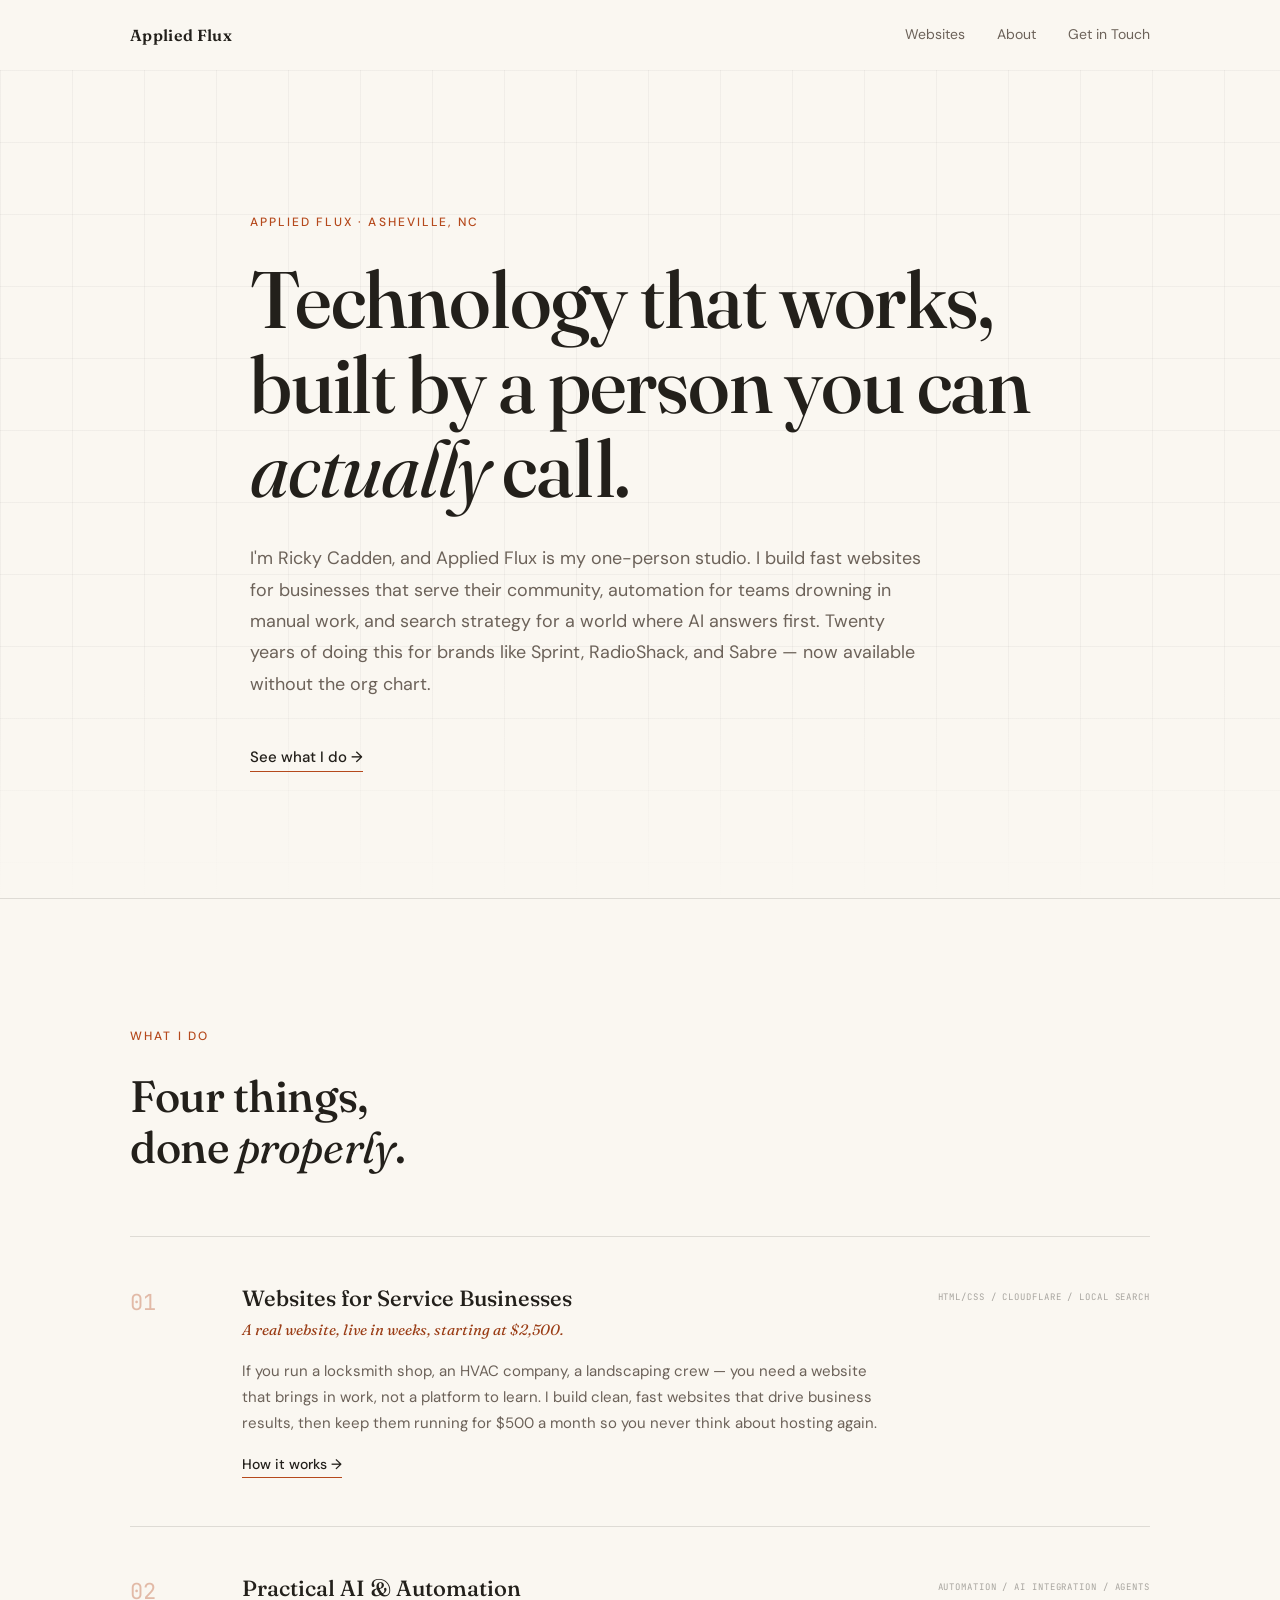
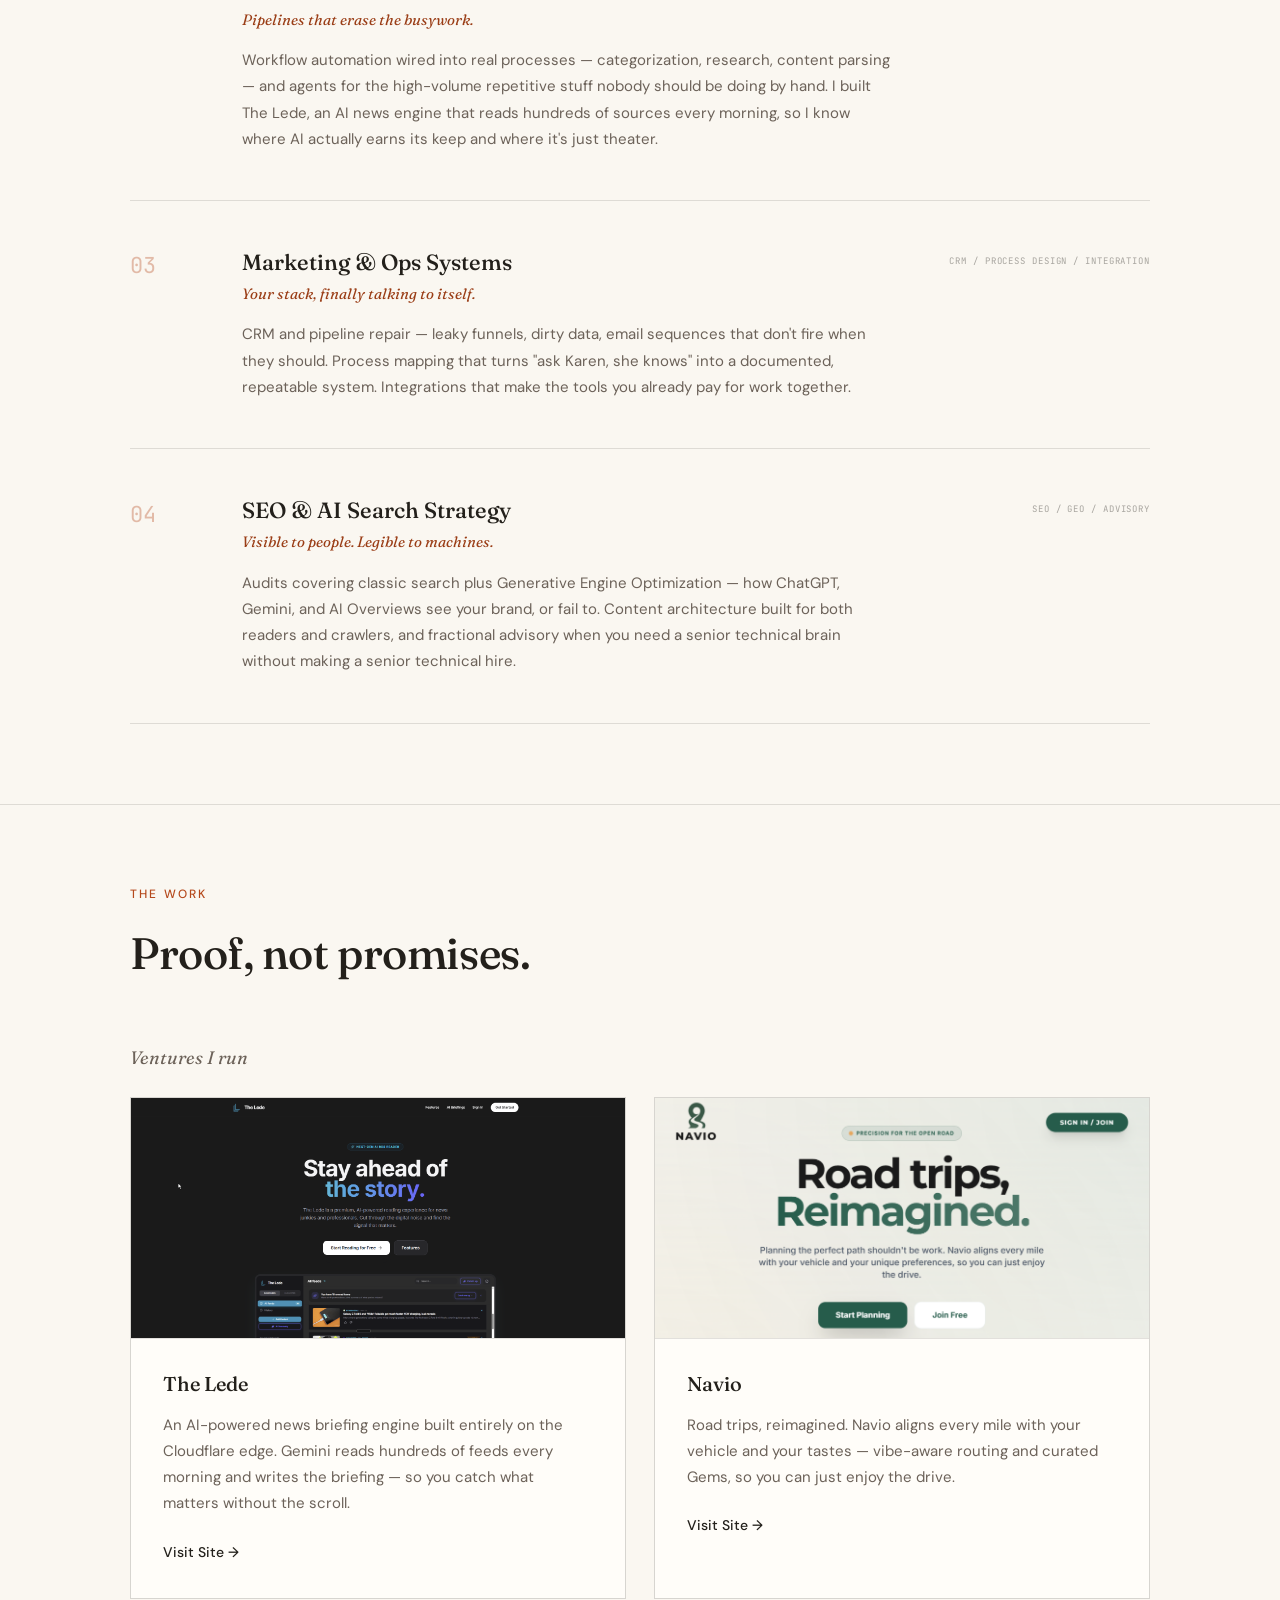
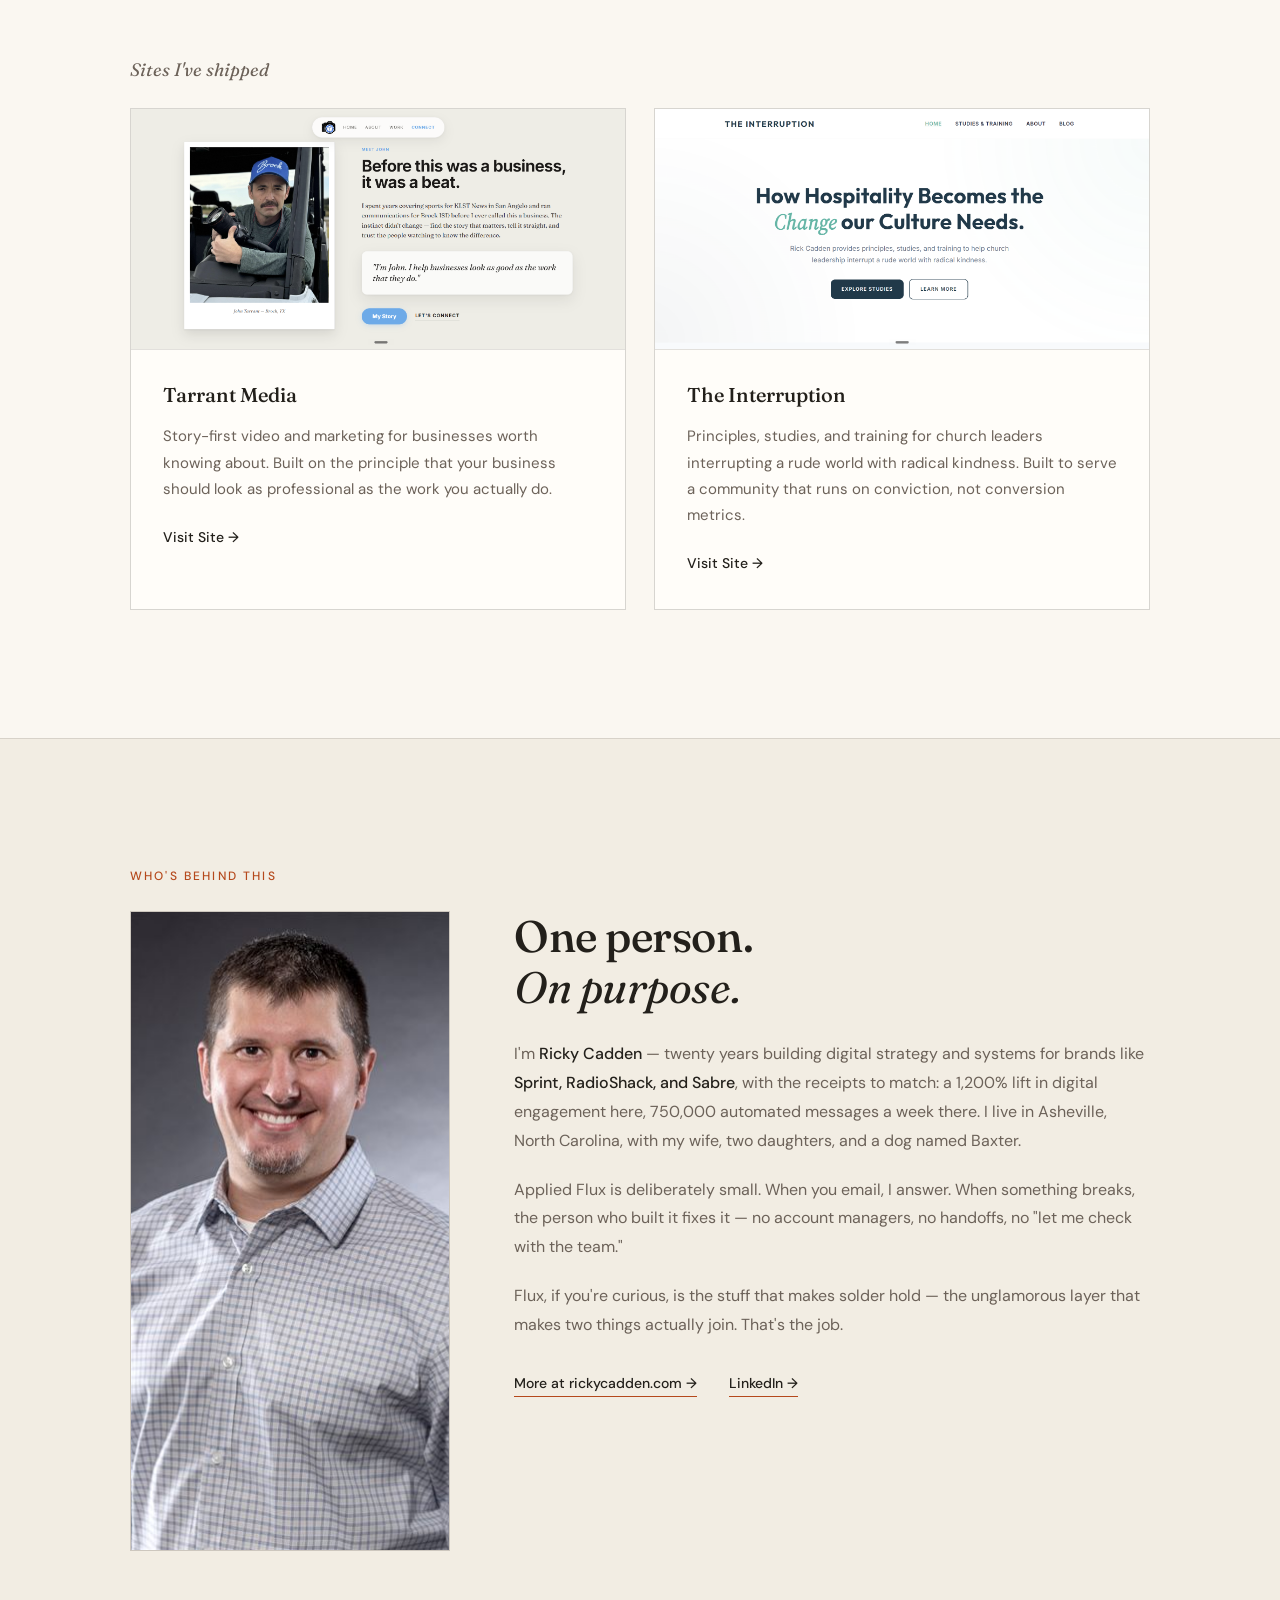
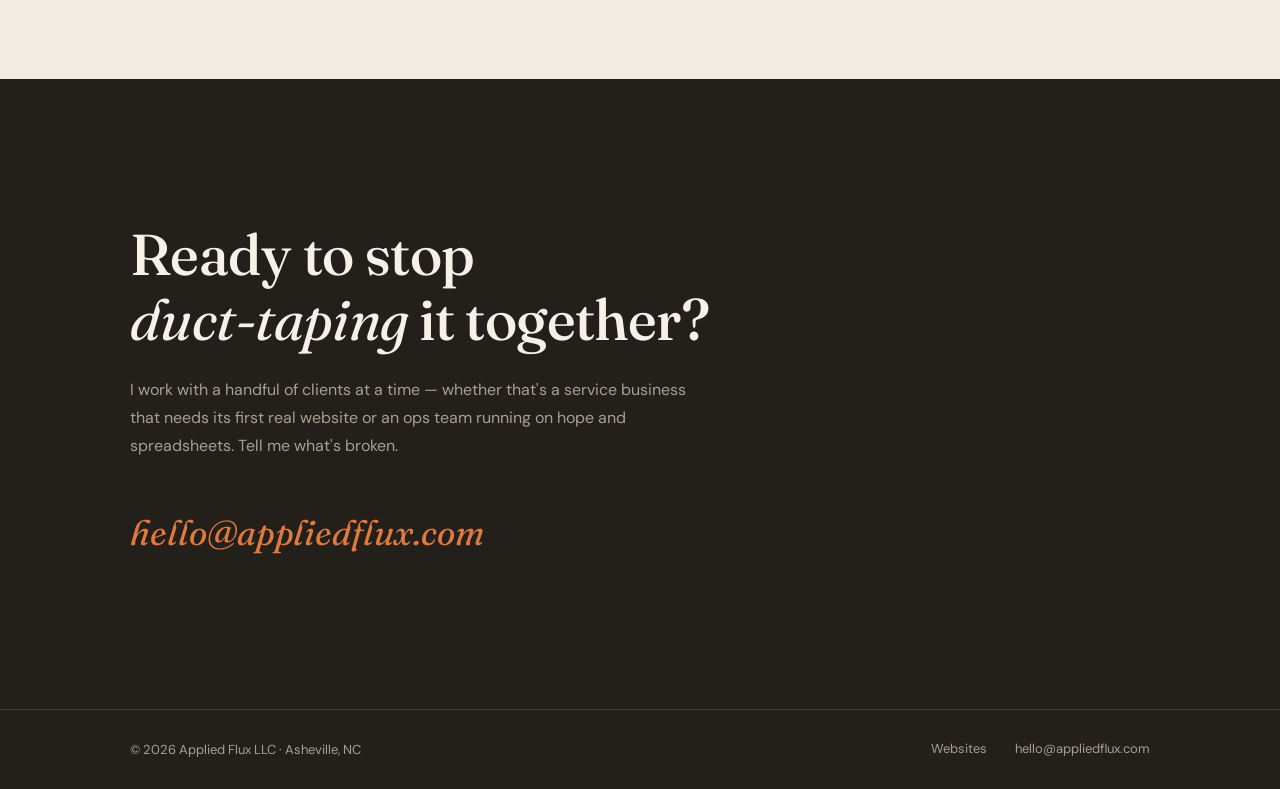
==== commit 526c3d47: "fix: copy revisions from owner review - Twenty years (first site 2006), Smith & Nephew removed (Balc" ====
--- a/index.html
+++ b/index.html
@@ -56,7 +56,7 @@
           <em>actually</em> call.
         </h1>
         <p class="hero-sub animate">
-          I'm Ricky Cadden, and Applied Flux is my one-person studio. I build fast websites for businesses that live on phone calls, automation for teams drowning in manual work, and search strategy for a world where AI answers first. Fifteen years of doing this for brands like Sprint, RadioShack, and Sabre — now available without the org chart.
+          I'm Ricky Cadden, and Applied Flux is my one-person studio. I build fast websites for businesses that serve their community, automation for teams drowning in manual work, and search strategy for a world where AI answers first. Twenty years of doing this for brands like Sprint, RadioShack, and Sabre — now available without the org chart.
         </p>
         <a href="#services" class="cta-link animate">See what I do →</a>
       </div>
@@ -75,7 +75,7 @@
             <div class="service-content">
               <h3 class="service-name">Websites for Service Businesses</h3>
               <p class="service-tagline">A real website, live in weeks, starting at $2,500.</p>
-              <p class="service-desc">If you run a locksmith shop, an HVAC company, a landscaping crew — you need a website that brings in calls, not a platform to learn. I build clean, fast, 5–7 page sites with a contact form that drops leads straight into your inbox, then keep them running for $500 a month so you never think about hosting again.</p>
+              <p class="service-desc">If you run a locksmith shop, an HVAC company, a landscaping crew — you need a website that brings in work, not a platform to learn. I build clean, fast websites that drive business results, then keep them running for $500 a month so you never think about hosting again.</p>
               <a href="websites.html" class="service-link">How it works →</a>
             </div>
             <div class="service-tag">HTML/CSS / Cloudflare / Local Search</div>
@@ -86,9 +86,9 @@
             <div class="service-content">
               <h3 class="service-name">Practical AI & Automation</h3>
               <p class="service-tagline">Pipelines that erase the busywork.</p>
-              <p class="service-desc">Workflow automation with n8n, LLMs wired into real processes — categorization, research, content parsing — and agents for the high-volume repetitive stuff nobody should be doing by hand. I built The Lede, an AI news engine that reads hundreds of sources every morning, so I know where AI actually earns its keep and where it's just theater.</p>
-            </div>
-            <div class="service-tag">n8n / LLM Integration / Agents</div>
+              <p class="service-desc">Workflow automation wired into real processes — categorization, research, content parsing — and agents for the high-volume repetitive stuff nobody should be doing by hand. I built The Lede, an AI news engine that reads hundreds of sources every morning, so I know where AI actually earns its keep and where it's just theater.</p>
+            </div>
+            <div class="service-tag">Automation / AI Integration / Agents</div>
           </div>
 
           <div class="service-item animate" data-delay="160">
@@ -96,7 +96,7 @@
             <div class="service-content">
               <h3 class="service-name">Marketing & Ops Systems</h3>
               <p class="service-tagline">Your stack, finally talking to itself.</p>
-              <p class="service-desc">CRM and pipeline repair — leaky funnels, dirty data, email sequences that fire when they should. Process mapping that turns "ask Karen, she knows" into a documented, repeatable system. Integrations that make the tools you already pay for behave like one.</p>
+              <p class="service-desc">CRM and pipeline repair — leaky funnels, dirty data, email sequences that don't fire when they should. Process mapping that turns "ask Karen, she knows" into a documented, repeatable system. Integrations that make the tools you already pay for work together.</p>
             </div>
             <div class="service-tag">CRM / Process Design / Integration</div>
           </div>
@@ -185,7 +185,7 @@
           <img src="images/ricky.jpg" alt="Ricky Cadden" class="about-photo animate" width="640" height="640" loading="lazy">
           <div class="about-body">
             <h2 class="section-heading animate">One person.<br><em>On purpose.</em></h2>
-            <p class="about-text animate">I'm <strong>Ricky Cadden</strong> — fifteen-plus years building digital strategy and systems for brands like <strong>Sprint, RadioShack, Sabre, and Smith &amp; Nephew</strong>, with the receipts to match: a 1,200% lift in digital engagement here, 750,000 automated messages a week there. I live in Asheville, North Carolina, with my wife, two daughters, and a dog named Baxter.</p>
+            <p class="about-text animate">I'm <strong>Ricky Cadden</strong> — twenty years building digital strategy and systems for brands like <strong>Sprint, RadioShack, and Sabre</strong>, with the receipts to match: a 1,200% lift in digital engagement here, 750,000 automated messages a week there. I live in Asheville, North Carolina, with my wife, two daughters, and a dog named Baxter.</p>
             <p class="about-text animate">Applied Flux is deliberately small. When you email, I answer. When something breaks, the person who built it fixes it — no account managers, no handoffs, no "let me check with the team."</p>
             <p class="about-text animate">Flux, if you're curious, is the stuff that makes solder hold — the unglamorous layer that makes two things actually join. That's the job.</p>
             <div class="about-links animate">
